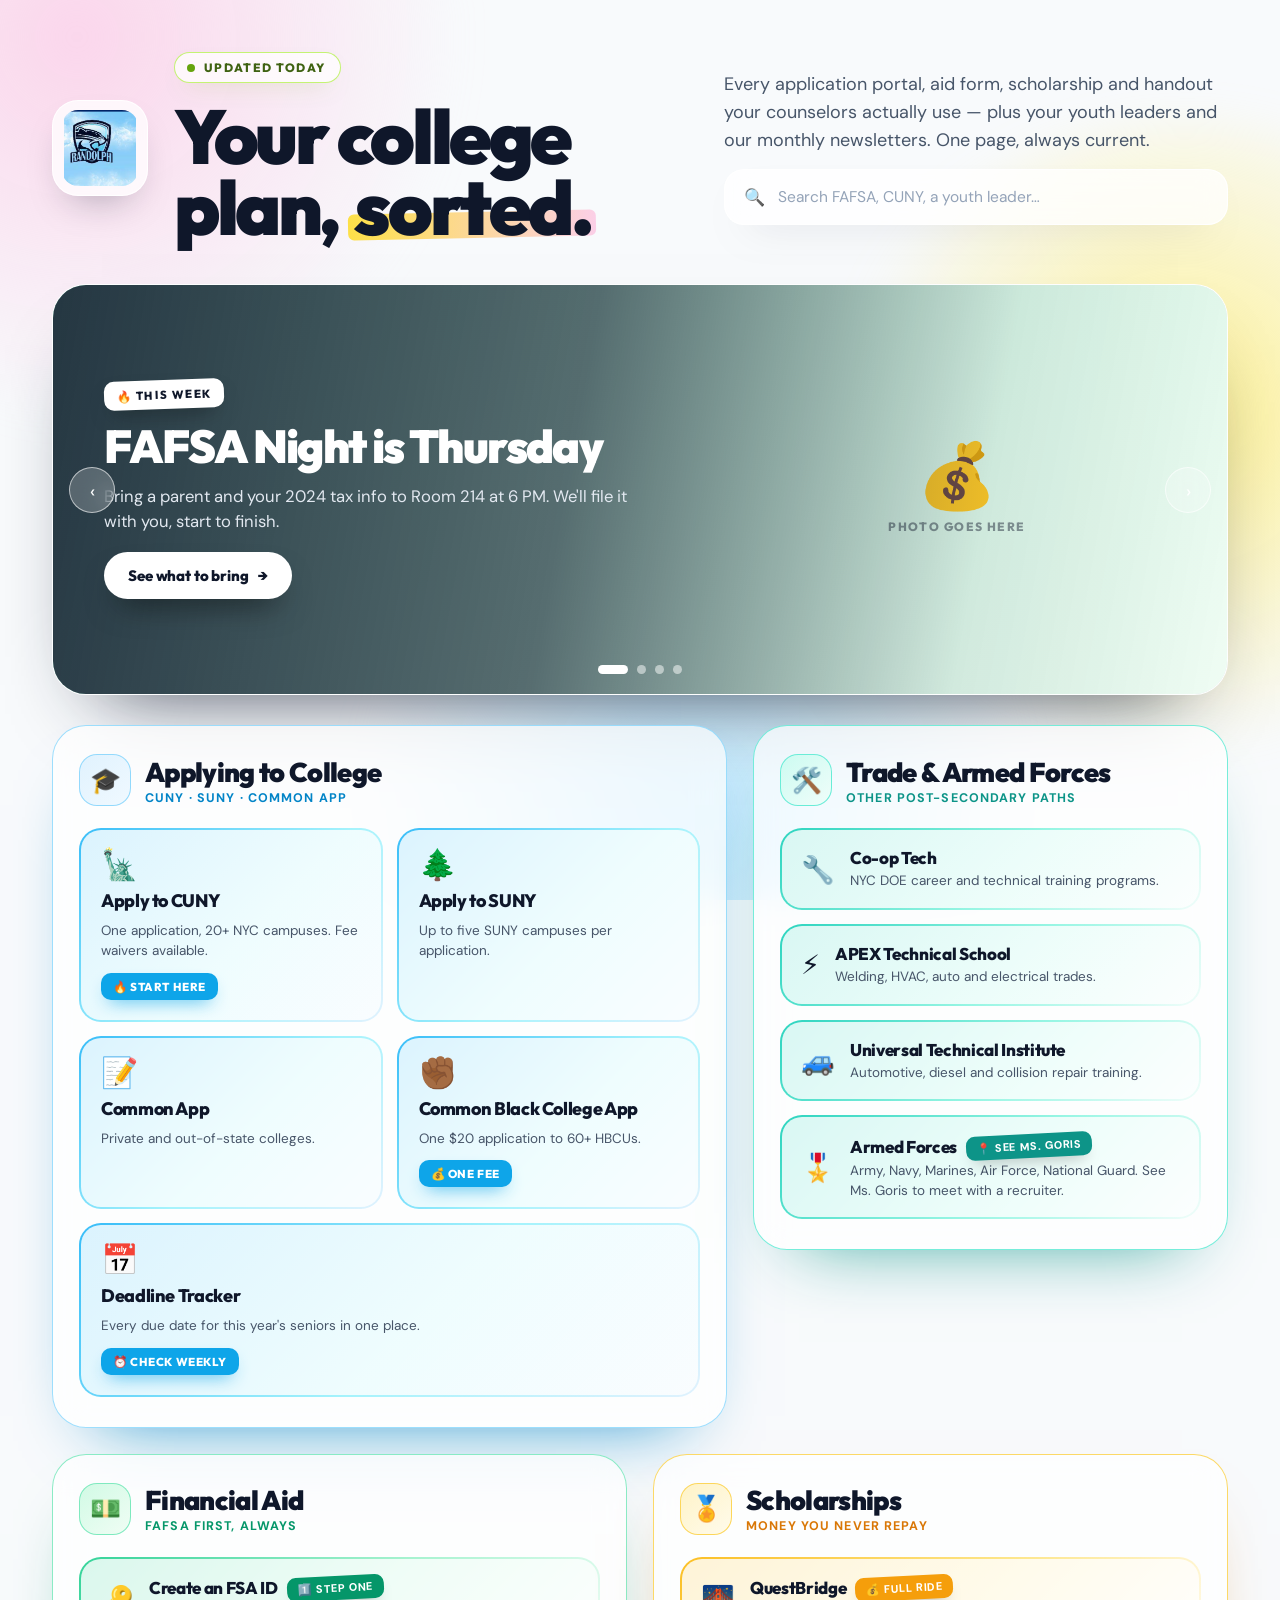
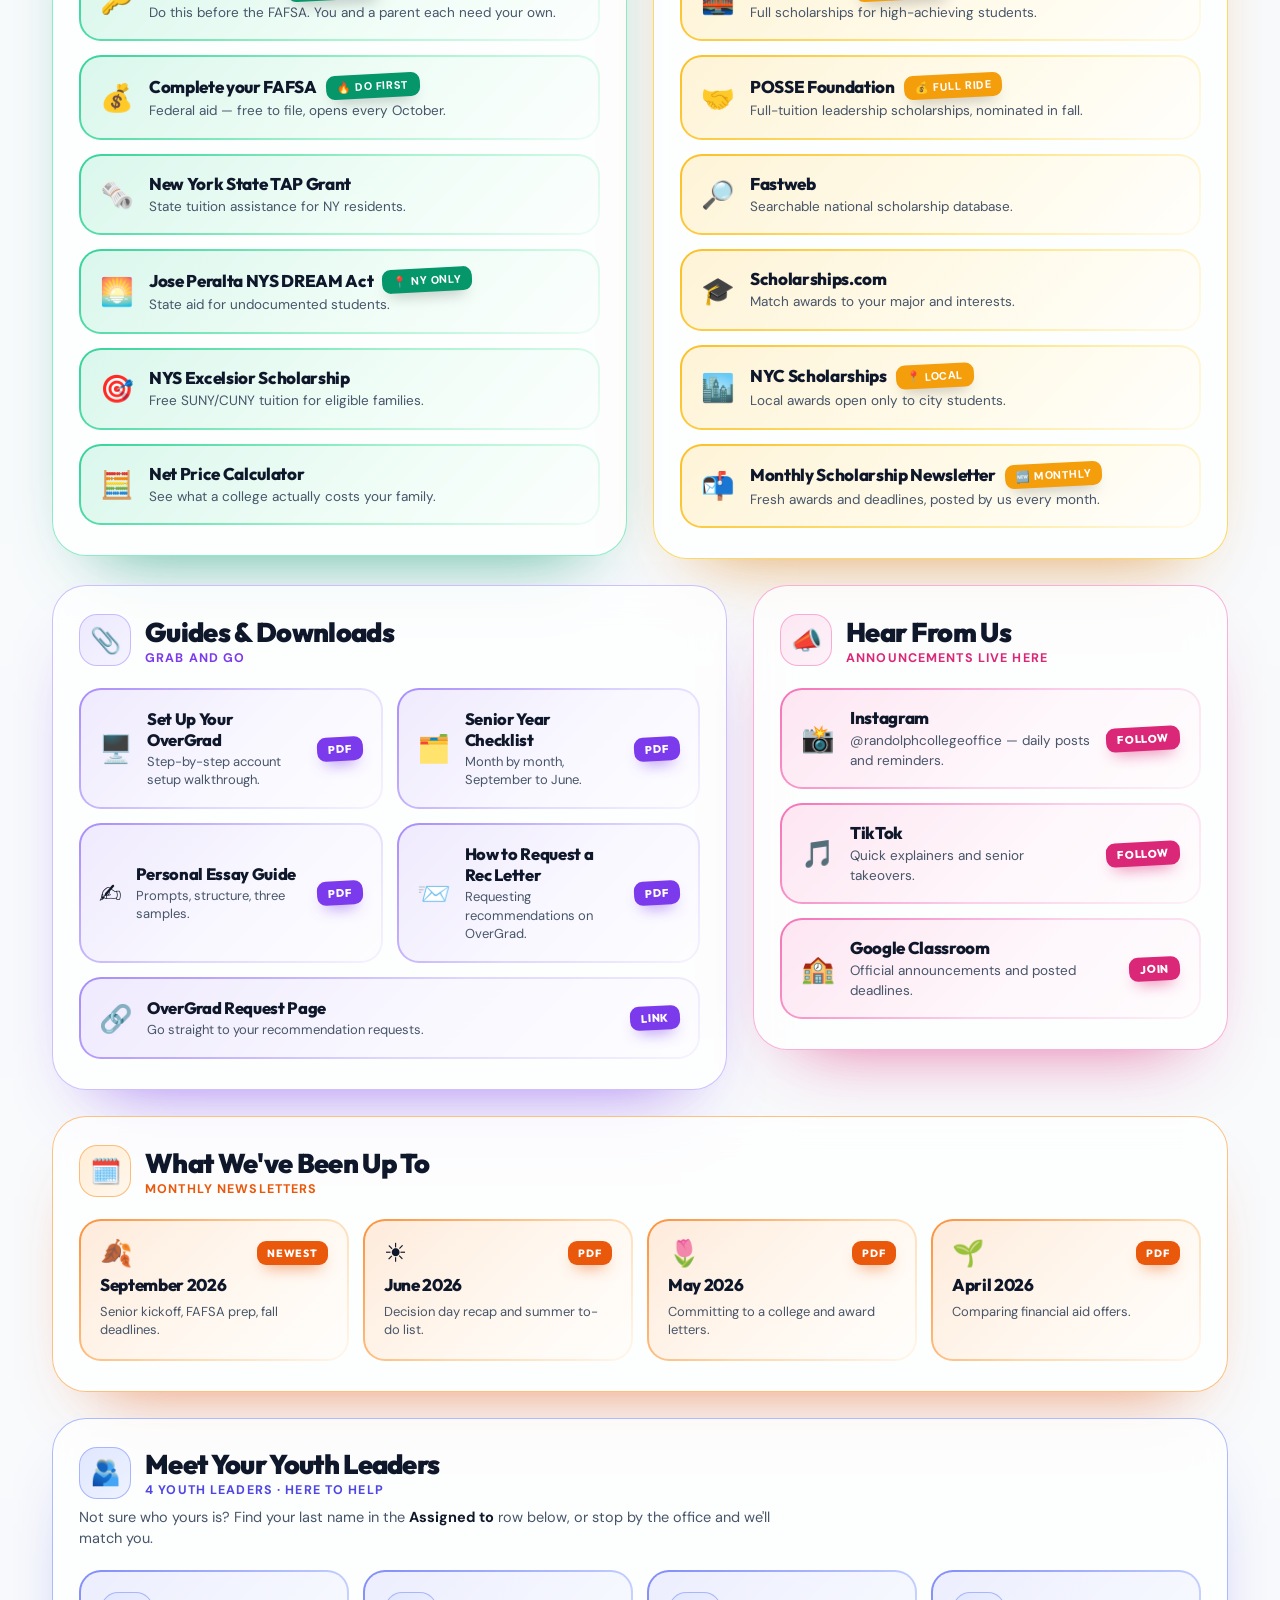
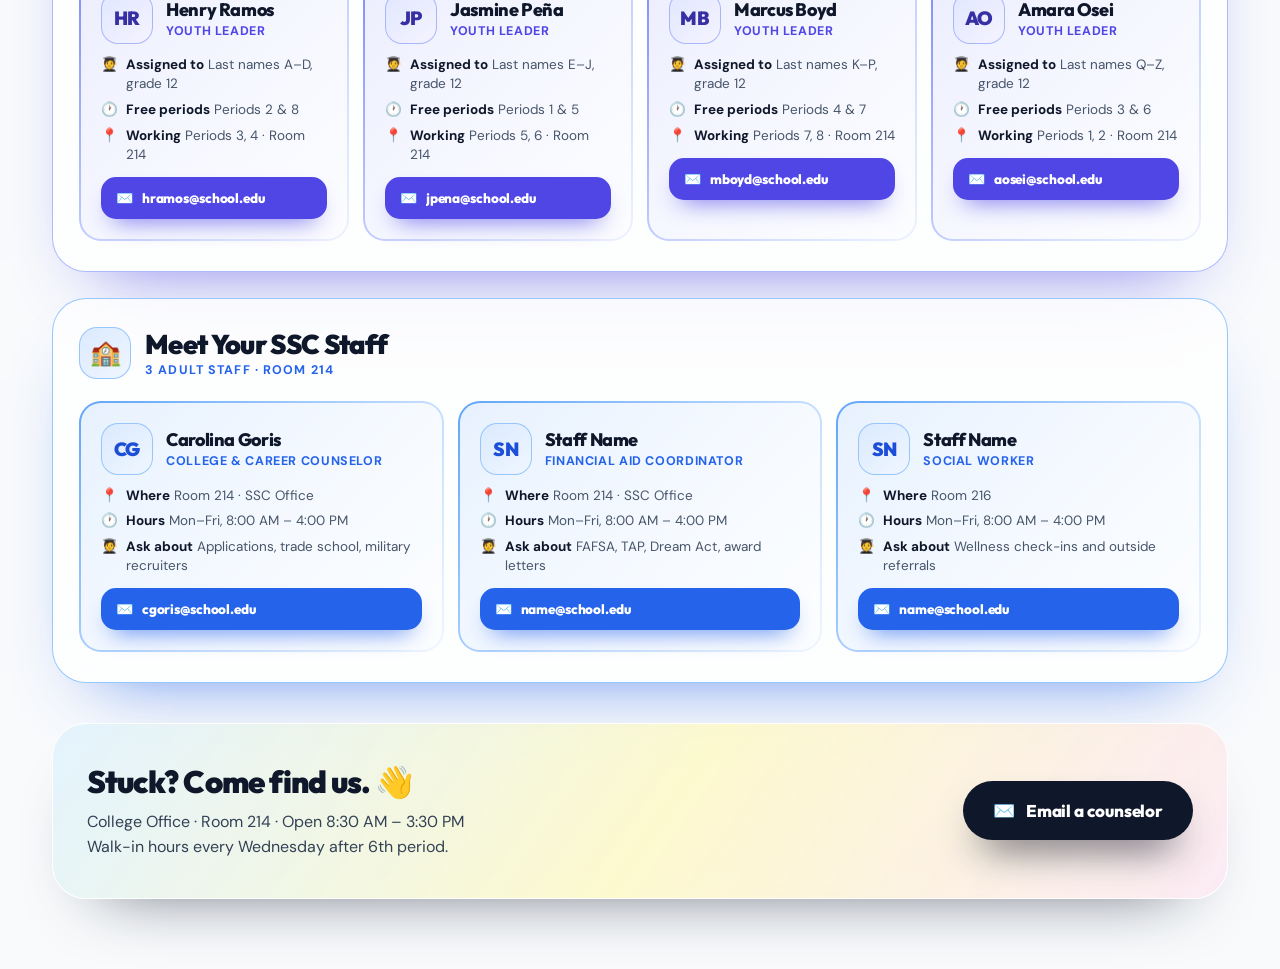
==== SSC/index.html @ 21544187 "Add College Office Hub — full standalone HTML rebuild Pixel-perfect recreation of the Claude Design " ====
<!DOCTYPE html>
<html lang="en">
<head>
<meta charset="utf-8">
<meta name="viewport" content="width=device-width, initial-scale=1">
<title>College Office Hub</title>
<link rel="preconnect" href="https://fonts.googleapis.com">
<link rel="preconnect" href="https://fonts.gstatic.com" crossorigin>
<link href="https://fonts.googleapis.com/css2?family=DM+Sans:wght@400;500;700&family=Outfit:wght@500;700;800;900&display=swap" rel="stylesheet">
<style>
  html, body { margin:0; padding:0; background:#f8fafc; -webkit-font-smoothing:antialiased; }
  * { box-sizing:border-box; }
  a { color:#0284c7; text-decoration:none; }
  input::placeholder { color:#94a3b8; }

  @keyframes blobA {
    0%,100% { transform:translate(0,0) rotate(0deg) scale(1); }
    33%      { transform:translate(60px,-40px) rotate(120deg) scale(1.12); }
    66%      { transform:translate(-40px,50px) rotate(240deg) scale(.94); }
  }
  @keyframes blobB {
    0%,100% { transform:translate(0,0) rotate(0deg) scale(1); }
    50%     { transform:translate(-70px,60px) rotate(180deg) scale(1.15); }
  }
  @keyframes blobC {
    0%,100% { transform:translate(0,0) rotate(0deg); }
    50%     { transform:translate(50px,70px) rotate(-140deg); }
  }
  @keyframes dotPulse {
    0%,100% { opacity:1; transform:scale(1); }
    50%     { opacity:.35; transform:scale(.75); }
  }
  @keyframes stickerWiggle {
    0%,100% { transform:rotate(-3deg); }
    50%     { transform:rotate(2.5deg); }
  }

  /* ── Card hover lifts ── */
  .card-lift { transition:transform .3s cubic-bezier(.34,1.56,.64,1), box-shadow .3s ease, background .3s ease; }
  .card-lift:hover { transform:translateY(-6px) scale(1.02); }
  .card-lift:active { transform:scale(.95); }

  .card-sky:hover  { box-shadow:0 26px 44px -26px rgba(2,132,199,.9); }
  .card-teal:hover { box-shadow:0 26px 44px -26px rgba(13,148,136,.85); }
  .card-green:hover{ box-shadow:0 26px 44px -26px rgba(5,150,105,.85); }
  .card-amber:hover{ box-shadow:0 26px 44px -26px rgba(217,119,6,.8); }
  .card-violet:hover{ box-shadow:0 26px 44px -26px rgba(124,58,237,.8); }
  .card-pink:hover  { box-shadow:0 26px 44px -26px rgba(219,39,119,.8); }
  .card-orange:hover{ box-shadow:0 26px 44px -26px rgba(234,88,12,.8); }
  .card-indigo:hover{ box-shadow:0 26px 44px -26px rgba(79,70,229,.8); }
  .card-blue:hover  { box-shadow:0 26px 44px -26px rgba(37,99,235,.8); }
  .card-plain:hover { box-shadow:0 26px 44px -26px rgba(79,70,229,.8); }

  .btn-lift { transition:transform .3s cubic-bezier(.34,1.56,.64,1), box-shadow .3s ease; }
  .btn-lift:hover  { transform:translateY(-6px) scale(1.02); }
  .btn-lift:active { transform:scale(.95); }

  .btn-lift-sm { transition:transform .3s cubic-bezier(.34,1.56,.64,1), background .3s ease; }
  .btn-lift-sm:hover  { transform:translateY(-3px); }
  .btn-lift-sm:active { transform:scale(.95); }

  .btn-indigo { background:#4f46e5; }
  .btn-indigo:hover { background:#4338ca; }
  .btn-blue   { background:#2563eb; }
  .btn-blue:hover   { background:#1d4ed8; }

  .btn-dark { transition:transform .3s cubic-bezier(.34,1.56,.64,1), box-shadow .3s ease; }
  .btn-dark:hover  { transform:translateY(-6px) scale(1.02); box-shadow:0 28px 46px -18px rgba(15,23,42,.95); }
  .btn-dark:active { transform:scale(.95); }

  .slide-btn { transition:background .25s ease, transform .25s ease; }
  .slide-btn:hover { background:rgba(255,255,255,.42) !important; }
  .slide-btn:active { transform:translateY(-50%) scale(.9) !important; }

  .dot-btn { transition:width .35s ease, background .35s ease; }

  .sticker { animation:stickerWiggle 5s ease-in-out infinite; }

  /* ── Search input focus ── */
  .search-wrap:focus-within { box-shadow:0 18px 40px -26px rgba(15,23,42,.7); }
</style>
</head>
<body>

<div style="position:relative;min-height:100vh;background:#f8fafc;font-family:'DM Sans',system-ui,sans-serif;color:#0f172a;overflow-x:hidden;">

  <!-- ── Animated blobs ── -->
  <div style="position:fixed;inset:0;pointer-events:none;overflow:hidden;z-index:0;">
    <div style="position:absolute;top:-180px;left:-140px;width:620px;height:620px;border-radius:48% 52% 61% 39% / 43% 45% 55% 57%;background:radial-gradient(circle at 35% 35%,rgba(251,207,232,.85) 0%,rgba(251,207,232,0) 68%);filter:blur(18px);animation:blobA 26s ease-in-out infinite;"></div>
    <div style="position:absolute;top:120px;right:-200px;width:660px;height:660px;border-radius:56% 44% 39% 61% / 52% 38% 62% 48%;background:radial-gradient(circle at 55% 45%,rgba(254,240,138,.9) 0%,rgba(254,240,138,0) 66%);filter:blur(20px);animation:blobB 32s ease-in-out infinite;"></div>
    <div style="position:absolute;bottom:-260px;left:26%;width:720px;height:720px;border-radius:42% 58% 55% 45% / 60% 45% 55% 40%;background:radial-gradient(circle at 50% 50%,rgba(186,230,253,.9) 0%,rgba(186,230,253,0) 66%);filter:blur(22px);animation:blobC 38s ease-in-out infinite;"></div>
  </div>

  <div style="position:relative;z-index:1;">

  <!-- ══════════ HERO ══════════ -->
  <header style="max-width:1240px;margin:0 auto;padding:52px 32px 18px;">
    <div style="display:flex;align-items:center;gap:26px;flex-wrap:wrap;">
      <img id="logo" src="" alt="Randolph High School" style="width:96px;height:96px;object-fit:contain;border-radius:26px;background:rgba(255,255,255,.75);backdrop-filter:blur(10px);padding:9px;border:1px solid rgba(255,255,255,.9);box-shadow:0 18px 40px -20px rgba(15,23,42,.4);flex:none;">
      <div style="flex:1 1 320px;min-width:280px;">
        <div style="display:flex;align-items:center;gap:9px;padding:7px 15px 7px 12px;border-radius:999px;background:rgba(255,255,255,.72);backdrop-filter:blur(10px);border:1px solid rgba(190,242,100,.9);width:max-content;box-shadow:0 10px 24px -14px rgba(101,163,13,.7);">
          <span style="width:8px;height:8px;border-radius:999px;background:#65a30d;animation:dotPulse 1.9s ease-in-out infinite;display:inline-block;"></span>
          <span style="font-family:'Outfit',sans-serif;font-size:12px;font-weight:800;letter-spacing:.11em;text-transform:uppercase;color:#3f6212;white-space:nowrap;">Updated today</span>
        </div>
        <h1 style="font-family:'Outfit',sans-serif;font-size:76px;line-height:.94;letter-spacing:-.045em;font-weight:900;margin:18px 0 0;color:#0f172a;text-wrap:balance;">
          Your college<br>plan, <span style="position:relative;display:inline-block;padding:0 6px;"><span style="position:absolute;left:0;right:0;bottom:6px;height:26px;background:linear-gradient(96deg,#fde047 0%,#fbcfe8 100%);border-radius:6px;transform:rotate(-1.2deg);z-index:-1;"></span>sorted.</span>
        </h1>
      </div>
      <div style="flex:1 1 300px;min-width:280px;display:flex;flex-direction:column;gap:14px;">
        <p style="margin:0;font-size:18px;line-height:1.55;color:#475569;text-wrap:pretty;">Every application portal, aid form, scholarship and handout your counselors actually use — plus your youth leaders and our monthly newsletters. One page, always current.</p>
        <div class="search-wrap" style="display:flex;align-items:center;gap:11px;padding:16px 19px;border-radius:20px;background:rgba(255,255,255,.78);backdrop-filter:blur(14px);border:1px solid rgba(255,255,255,.95);box-shadow:0 18px 40px -26px rgba(15,23,42,.55);transition:box-shadow .2s ease;">
          <span style="font-size:17px;">🔍</span>
          <input id="search" type="text" placeholder="Search FAFSA, CUNY, a youth leader…" style="flex:1;min-width:0;background:transparent;border:0;outline:none;color:#0f172a;font-family:'DM Sans',sans-serif;font-size:15.5px;">
        </div>
      </div>
    </div>
  </header>

  <!-- ══════════ ANNOUNCEMENT CAROUSEL ══════════ -->
  <section style="max-width:1240px;margin:0 auto;padding:22px 32px 0;">
    <div id="carousel-wrap" style="position:relative;border-radius:34px;overflow:hidden;border:1.5px solid rgba(255,255,255,.95);box-shadow:0 40px 80px -50px rgba(15,23,42,.9);background:#e2e8f0;">
      <div id="slides-container" style="position:relative;height:clamp(320px,32vw,420px);"></div>
      <div id="dots-container" style="position:absolute;bottom:20px;left:0;right:0;display:flex;justify-content:center;align-items:center;gap:9px;z-index:20;"></div>
    </div>
  </section>

  <!-- ══════════ BENTO GRID ══════════ -->
  <main id="bento" style="max-width:1240px;margin:0 auto;padding:30px 32px 40px;display:flex;flex-wrap:wrap;gap:26px;align-items:flex-start;"></main>

  <!-- ══════════ FOOTER ══════════ -->
  <footer style="max-width:1240px;margin:0 auto;padding:0 32px 70px;">
    <div style="border-radius:34px;padding:38px 34px;background:linear-gradient(125deg,rgba(224,242,254,.85) 0%,rgba(254,249,195,.8) 52%,rgba(252,231,243,.85) 100%);backdrop-filter:blur(14px);border:1.5px solid rgba(255,255,255,.95);display:flex;gap:30px;flex-wrap:wrap;align-items:center;justify-content:space-between;box-shadow:0 34px 70px -50px rgba(15,23,42,.8);">
      <div style="min-width:260px;">
        <h3 style="margin:0;font-family:'Outfit',sans-serif;font-size:31px;font-weight:900;letter-spacing:-.03em;color:#0f172a;">Stuck? Come find us. 👋</h3>
        <p style="margin:9px 0 0;font-size:16px;line-height:1.55;color:#334155;">College Office · Room 214 · Open 8:30 AM – 3:30 PM<br>Walk-in hours every Wednesday after 6th period.</p>
      </div>
      <a href="mailto:collegeoffice@school.edu" class="btn-dark" style="display:flex;align-items:center;gap:11px;padding:18px 30px;border-radius:999px;background:#0f172a;color:#ffffff;font-family:'Outfit',sans-serif;font-size:17px;font-weight:800;letter-spacing:-.01em;box-shadow:0 22px 40px -18px rgba(15,23,42,.9);">
        <span style="font-size:18px;">✉️</span>Email a counselor
      </a>
    </div>
  </footer>

  </div>
</div>

<script>
/* ═══════════════════════════════════════════════════════════════════
   DATA — edit this section to customise links, slides & people
   ═══════════════════════════════════════════════════════════════════ */

const HUB_LINKS = {
  applying: [
    { emoji:"🗽", label:"Apply to CUNY",            sub:"One application, 20+ NYC campuses. Fee waivers available.",         url:"https://www.cuny.edu/admissions/undergraduate/apply/",                                                                                                                                   tag:"🔥 Start here" },
    { emoji:"🌲", label:"Apply to SUNY",            sub:"Up to five SUNY campuses per application.",                          url:"https://www.suny.edu/attend/apply-to-suny/",                                                                                                                                              tag:"" },
    { emoji:"📝", label:"Common App",               sub:"Private and out-of-state colleges.",                                  url:"https://www.commonapp.org/",                                                                                                                                                             tag:"" },
    { emoji:"✊🏾",label:"Common Black College App", sub:"One $20 application to 60+ HBCUs.",                                  url:"https://commonblackcollegeapp.com/",                                                                                                                                                      tag:"💰 One fee" },
    { emoji:"📅", label:"Deadline Tracker",         sub:"Every due date for this year's seniors in one place.",               url:"https://bigfuture.collegeboard.org/plan-for-college/college-application-process",                                                                                                         tag:"⏰ Check weekly" }
  ],
  pathways: [
    { emoji:"🔧", label:"Co-op Tech",               sub:"NYC DOE career and technical training programs.",                    url:"https://www.coopnyc.org/",                                                                                                                                                               tag:"" },
    { emoji:"⚡", label:"APEX Technical School",    sub:"Welding, HVAC, auto and electrical trades.",                         url:"https://www.apexschool.edu/",                                                                                                                                                            tag:"" },
    { emoji:"🚙", label:"Universal Technical Institute", sub:"Automotive, diesel and collision repair training.",             url:"https://www.uti.edu/",                                                                                                                                                                   tag:"" },
    { emoji:"🎖️",label:"Armed Forces",             sub:"Army, Navy, Marines, Air Force, National Guard. See Ms. Goris to meet with a recruiter.", url:"https://www.todaysmilitary.com/",                                                                                                                                tag:"📍 See Ms. Goris" }
  ],
  financialAid: [
    { emoji:"🔑", label:"Create an FSA ID",         sub:"Do this before the FAFSA. You and a parent each need your own.",    url:"https://studentaid.gov/fsa-id/create-account/launch",                                                                                                                                    tag:"1️⃣ Step one" },
    { emoji:"💰", label:"Complete your FAFSA",      sub:"Federal aid — free to file, opens every October.",                  url:"https://studentaid.gov/h/apply-for-aid/fafsa",                                                                                                                                           tag:"🔥 Do first" },
    { emoji:"🗞️",label:"New York State TAP Grant", sub:"State tuition assistance for NY residents.",                         url:"https://www.hesc.ny.gov/pay-for-college/apply-for-financial-aid/nys-tap.html",                                                                                                           tag:"" },
    { emoji:"🌅", label:"Jose Peralta NYS DREAM Act",sub:"State aid for undocumented students.",                              url:"https://www.hesc.ny.gov/dream/",                                                                                                                                                         tag:"📍 NY only" },
    { emoji:"🎯", label:"NYS Excelsior Scholarship",sub:"Free SUNY/CUNY tuition for eligible families.",                      url:"https://www.hesc.ny.gov/pay-for-college/financial-aid/types-of-financial-aid/nys-grants-scholarships-awards/the-excelsior-scholarship.html",                                            tag:"" },
    { emoji:"🧮", label:"Net Price Calculator",     sub:"See what a college actually costs your family.",                     url:"https://collegecost.ed.gov/net-price",                                                                                                                                                   tag:"" }
  ],
  scholarships: [
    { emoji:"🌉", label:"QuestBridge",              sub:"Full scholarships for high-achieving students.",                     url:"https://www.questbridge.org/",                                                                                                                                                           tag:"💰 Full ride" },
    { emoji:"🤝", label:"POSSE Foundation",         sub:"Full-tuition leadership scholarships, nominated in fall.",           url:"https://www.possefoundation.org/",                                                                                                                                                       tag:"💰 Full ride" },
    { emoji:"🔎", label:"Fastweb",                  sub:"Searchable national scholarship database.",                           url:"https://www.fastweb.com/",                                                                                                                                                               tag:"" },
    { emoji:"🎓", label:"Scholarships.com",         sub:"Match awards to your major and interests.",                          url:"https://www.scholarships.com/",                                                                                                                                                          tag:"" },
    { emoji:"🏙️",label:"NYC Scholarships",         sub:"Local awards open only to city students.",                           url:"https://www.schools.nyc.gov/school-life/college-and-career/college-planning/paying-for-college",                                                                                        tag:"📍 Local" },
    { emoji:"📬", label:"Monthly Scholarship Newsletter", sub:"Fresh awards and deadlines, posted by us every month.",        url:"#",                                                                                                                                                                                      tag:"🆕 Monthly" }
  ],
  guides: [
    { emoji:"🖥️",label:"Set Up Your OverGrad",    sub:"Step-by-step account setup walkthrough.",                             url:"#",  tag:"PDF" },
    { emoji:"🗂️",label:"Senior Year Checklist",   sub:"Month by month, September to June.",                                  url:"#",  tag:"PDF" },
    { emoji:"✍️", label:"Personal Essay Guide",    sub:"Prompts, structure, three samples.",                                  url:"#",  tag:"PDF" },
    { emoji:"📨", label:"How to Request a Rec Letter", sub:"Requesting recommendations on OverGrad.",                        url:"#",  tag:"PDF" },
    { emoji:"🔗", label:"OverGrad Request Page",   sub:"Go straight to your recommendation requests.",                        url:"https://www.overgrad.com/", tag:"Link" }
  ],
  social: [
    { emoji:"📸", label:"Instagram",               sub:"@randolphcollegeoffice — daily posts and reminders.",                 url:"#",  tag:"Follow" },
    { emoji:"🎵", label:"TikTok",                  sub:"Quick explainers and senior takeovers.",                              url:"#",  tag:"Follow" },
    { emoji:"🏫", label:"Google Classroom",        sub:"Official announcements and posted deadlines.",                        url:"#",  tag:"Join" }
  ]
};

const NEWSLETTERS = [
  { emoji:"🍂", label:"September 2026", sub:"Senior kickoff, FAFSA prep, fall deadlines.",  url:"#", tag:"Newest" },
  { emoji:"☀️", label:"June 2026",      sub:"Decision day recap and summer to-do list.",     url:"#", tag:"PDF" },
  { emoji:"🌷", label:"May 2026",       sub:"Committing to a college and award letters.",     url:"#", tag:"PDF" },
  { emoji:"🌱", label:"April 2026",     sub:"Comparing financial aid offers.",                url:"#", tag:"PDF" }
];

const SLIDESHOW = [
  { tag:"🔥 This week", headline:"FAFSA Night is Thursday",        sub:"Bring a parent and your 2024 tax info to Room 214 at 6 PM. We'll file it with you, start to finish.", cta:"See what to bring",           url:"#", image:"", emoji:"💰", theme:"mint"   },
  { tag:"📣 Now open",  headline:"CUNY applications are live",     sub:"Fee waivers are available for every senior. Start the application and we'll review it with you before you submit.", cta:"Start your CUNY app", url:"https://www.cuny.edu/admissions/undergraduate/apply/", image:"", emoji:"🗽", theme:"sky" },
  { tag:"🎉 Congrats",  headline:"12 seniors accepted early",      sub:"Our first early-action results are in. Come see the acceptance wall outside Room 214.",                cta:"Read the September newsletter", url:"#", image:"", emoji:"🎓", theme:"amber"  },
  { tag:"🫂 Meet us",   headline:"Your youth leader is waiting",   sub:"Eighteen youth leaders, free periods posted below. Find yours and book a check-in this week.",        cta:"Find your youth leader",       url:"#", image:"", emoji:"🤝", theme:"violet" }
];

const YOUTH_LEADERS = [
  { name:"Henry Ramos",  role:"Youth Leader", assigned:"Last names A–D, grade 12", free:"Periods 2 & 8", work:"Periods 3, 4 · Room 214", email:"hramos@school.edu" },
  { name:"Jasmine Peña", role:"Youth Leader", assigned:"Last names E–J, grade 12", free:"Periods 1 & 5", work:"Periods 5, 6 · Room 214", email:"jpena@school.edu" },
  { name:"Marcus Boyd",  role:"Youth Leader", assigned:"Last names K–P, grade 12", free:"Periods 4 & 7", work:"Periods 7, 8 · Room 214", email:"mboyd@school.edu" },
  { name:"Amara Osei",   role:"Youth Leader", assigned:"Last names Q–Z, grade 12", free:"Periods 3 & 6", work:"Periods 1, 2 · Room 214", email:"aosei@school.edu" }
];

const SSC_STAFF = [
  { name:"Carolina Goris", role:"College & Career Counselor",  room:"Room 214 · SSC Office", hours:"Mon–Fri, 8:00 AM – 4:00 PM", about:"Applications, trade school, military recruiters", email:"cgoris@school.edu" },
  { name:"Staff Name",     role:"Financial Aid Coordinator",   room:"Room 214 · SSC Office", hours:"Mon–Fri, 8:00 AM – 4:00 PM", about:"FAFSA, TAP, Dream Act, award letters",            email:"name@school.edu" },
  { name:"Staff Name",     role:"Social Worker",               room:"Room 216",               hours:"Mon–Fri, 8:00 AM – 4:00 PM", about:"Wellness check-ins and outside referrals",         email:"name@school.edu" }
];

/* ═══════════════════════════════════════════════════════════════════
   RUNTIME — no need to edit below this line
   ═══════════════════════════════════════════════════════════════════ */

const SLIDE_THEMES = {
  sky:    "linear-gradient(115deg,#bae6fd 0%,#e0f2fe 55%,#f0f9ff 100%)",
  pink:   "linear-gradient(115deg,#fbcfe8 0%,#fce7f3 55%,#fdf2f8 100%)",
  amber:  "linear-gradient(115deg,#fde68a 0%,#fef3c7 55%,#fffbeb 100%)",
  mint:   "linear-gradient(115deg,#a7f3d0 0%,#d1fae5 55%,#f0fdf4 100%)",
  violet: "linear-gradient(115deg,#ddd6fe 0%,#ede9fe 55%,#f5f3ff 100%)"
};

const h = (s) => s.replace(/&/g,'&amp;').replace(/</g,'&lt;').replace(/>/g,'&gt;').replace(/"/g,'&quot;');

function initials(name) {
  return name.split(/\s+/).filter(Boolean).slice(0,2).map(w=>w[0].toUpperCase()).join('');
}

let slideState = { current: 0, paused: false };
let slideTimer = null;

function goTo(i) {
  const n = SLIDESHOW.length;
  slideState.current = ((i % n) + n) % n;
  renderSlides();
}

function startTimer() {
  slideTimer = setInterval(() => {
    if (!slideState.paused && SLIDESHOW.length > 1) {
      goTo(slideState.current + 1);
    }
  }, 7000);
}

function renderSlides() {
  const active = slideState.current;
  const container = document.getElementById('slides-container');
  const dotsEl = document.getElementById('dots-container');

  container.innerHTML = SLIDESHOW.map((s, i) => {
    const gradient = SLIDE_THEMES[s.theme] || SLIDE_THEMES.sky;
    const imageCss = s.image ? `url("${h(s.image)}")` : 'none';
    const placeholderPanel = !s.image ? `
      <div style="position:absolute;top:0;right:0;bottom:0;width:46%;display:grid;place-items:center;">
        <div style="display:flex;flex-direction:column;align-items:center;gap:10px;padding:24px;text-align:center;">
          <span style="font-size:64px;line-height:1;">${s.emoji}</span>
          <span style="font-family:'Outfit',sans-serif;font-size:12px;font-weight:800;letter-spacing:.12em;text-transform:uppercase;color:rgba(15,23,42,.45);">Photo goes here</span>
        </div>
      </div>` : '';
    return `
      <div style="position:absolute;inset:0;opacity:${i===active?1:0};z-index:${i===active?10:1};transition:opacity .8s ease;">
        <div style="position:absolute;inset:0;background:${gradient};"></div>
        <div role="img" aria-label="${h(s.headline)}" style="position:absolute;inset:0;background-image:${imageCss};background-size:cover;background-position:center;"></div>
        ${placeholderPanel}
        <div style="position:absolute;inset:0;background:linear-gradient(100deg,rgba(15,23,42,.86) 0%,rgba(15,23,42,.62) 44%,rgba(15,23,42,.08) 78%,rgba(15,23,42,0) 100%);"></div>
        <div style="position:absolute;inset:0;display:flex;flex-direction:column;justify-content:center;gap:14px;padding:clamp(28px,4vw,52px);max-width:min(660px,72%);">
          <span style="display:inline-block;width:max-content;font-family:'Outfit',sans-serif;font-size:11.5px;font-weight:800;letter-spacing:.12em;text-transform:uppercase;padding:7px 13px;border-radius:10px;background:#ffffff;color:#0f172a;box-shadow:0 10px 22px -10px rgba(0,0,0,.6);transform:rotate(-2deg);">${h(s.tag)}</span>
          <h2 style="margin:0;font-family:'Outfit',sans-serif;font-size:clamp(30px,3.6vw,50px);line-height:1.02;letter-spacing:-.035em;font-weight:900;color:#ffffff;text-wrap:balance;">${h(s.headline)}</h2>
          <p style="margin:0;font-size:clamp(15px,1.3vw,18px);line-height:1.5;color:#e2e8f0;max-width:52ch;text-wrap:pretty;">${h(s.sub)}</p>
          <a href="${h(s.url)}" target="_blank" rel="noopener" class="btn-lift" style="display:flex;align-items:center;gap:9px;width:max-content;margin-top:4px;padding:14px 24px;border-radius:999px;background:#ffffff;color:#0f172a;font-family:'Outfit',sans-serif;font-size:15px;font-weight:800;letter-spacing:-.01em;box-shadow:0 16px 32px -14px rgba(0,0,0,.7);">${h(s.cta)}<span style="font-size:15px;">→</span></a>
        </div>
      </div>`;
  }).join('');

  // Prev / Next buttons (inserted once; reuse if already there)
  if (!container.querySelector('.slide-nav-prev')) {
    const prev = document.createElement('button');
    prev.className = 'slide-btn slide-nav-prev';
    prev.setAttribute('aria-label','Previous announcement');
    prev.style.cssText = 'position:absolute;left:16px;top:50%;transform:translateY(-50%);width:46px;height:46px;border-radius:999px;border:1px solid rgba(255,255,255,.6);background:rgba(255,255,255,.22);backdrop-filter:blur(10px);color:#ffffff;font-size:19px;font-family:Outfit,sans-serif;cursor:pointer;display:grid;place-items:center;z-index:20;';
    prev.innerHTML = '‹';
    prev.onclick = () => goTo(slideState.current - 1);
    container.appendChild(prev);

    const next = document.createElement('button');
    next.className = 'slide-btn slide-nav-next';
    next.setAttribute('aria-label','Next announcement');
    next.style.cssText = 'position:absolute;right:16px;top:50%;transform:translateY(-50%);width:46px;height:46px;border-radius:999px;border:1px solid rgba(255,255,255,.6);background:rgba(255,255,255,.22);backdrop-filter:blur(10px);color:#ffffff;font-size:19px;font-family:Outfit,sans-serif;cursor:pointer;display:grid;place-items:center;z-index:20;';
    next.innerHTML = '›';
    next.onclick = () => goTo(slideState.current + 1);
    container.appendChild(next);
  }

  // Dots
  dotsEl.innerHTML = SLIDESHOW.map((s, i) => `
    <button class="dot-btn" aria-label="Show announcement ${i+1}" data-i="${i}"
      style="width:${i===active?'30px':'9px'};height:9px;border-radius:999px;border:0;padding:0;cursor:pointer;background:${i===active?'#ffffff':'rgba(255,255,255,.5)'};"></button>
  `).join('');
  dotsEl.querySelectorAll('.dot-btn').forEach(btn => {
    btn.addEventListener('click', () => goTo(+btn.dataset.i));
  });
}

/* ── Filtering ── */
function prep(rows, q) {
  return rows.filter(r => !q || (r.label+' '+r.sub+' '+(r.tag||'')).toLowerCase().includes(q));
}
function filterPeople(rows, q) {
  return rows.filter(r => !q || Object.values(r).join(' ').toLowerCase().includes(q));
}

/* ── HTML builders ── */
function cardApply(l) {
  return `<a href="${h(l.url)}" target="_blank" rel="noopener" class="card-lift card-sky"
    style="flex:1 1 235px;min-width:0;display:flex;flex-direction:column;gap:9px;padding:20px;border-radius:22px;border:2px solid transparent;
      background:linear-gradient(rgba(255,255,255,.82),rgba(255,255,255,.82)) padding-box,linear-gradient(135deg,#38bdf8 0%,#a5f3fc 55%,#e0f2fe 100%) border-box;
      backdrop-filter:blur(12px);color:#0f172a;">
    <span style="font-size:30px;line-height:1;">${l.emoji}</span>
    <span style="font-family:'Outfit',sans-serif;font-size:18px;font-weight:800;letter-spacing:-.02em;">${h(l.label)}</span>
    <span style="font-size:13.5px;line-height:1.45;color:#475569;">${h(l.sub)}</span>
    ${l.tag ? `<span class="sticker" style="display:inline-block;white-space:nowrap;margin-top:3px;width:max-content;font-family:'Outfit',sans-serif;font-size:11.5px;font-weight:800;letter-spacing:.05em;text-transform:uppercase;padding:6px 12px;border-radius:10px;background:#0ea5e9;color:#ffffff;box-shadow:0 8px 18px -8px rgba(14,165,233,.9);">${h(l.tag)}</span>` : ''}
  </a>`;
}

function rowLink(l, border, hoverBg, tagBg) {
  return `<a href="${h(l.url)}" target="_blank" rel="noopener" class="card-lift ${border}"
    style="display:flex;align-items:center;gap:15px;padding:17px 19px;border-radius:22px;border:2px solid transparent;
      background:${hoverBg};backdrop-filter:blur(12px);color:#0f172a;">
    <span style="font-size:27px;line-height:1;flex:none;">${l.emoji}</span>
    <span style="display:flex;flex-direction:column;gap:3px;min-width:0;">
      <span style="display:flex;align-items:center;gap:9px;flex-wrap:wrap;">
        <span style="font-family:'Outfit',sans-serif;font-size:17px;font-weight:800;letter-spacing:-.02em;">${h(l.label)}</span>
        ${l.tag ? `<span style="display:inline-block;font-size:11px;font-weight:800;letter-spacing:.05em;text-transform:uppercase;padding:5px 11px;border-radius:9px;background:${tagBg};color:#ffffff;white-space:nowrap;box-shadow:0 8px 16px -8px rgba(0,0,0,.4);transform:rotate(-3deg);">${h(l.tag)}</span>` : ''}
      </span>
      <span style="font-size:13.5px;line-height:1.45;color:#475569;">${h(l.sub)}</span>
    </span>
  </a>`;
}

function cardGuide(l) {
  return `<a href="${h(l.url)}" target="_blank" rel="noopener" class="card-lift card-violet"
    style="flex:1 1 235px;min-width:0;display:flex;align-items:center;gap:14px;padding:18px;border-radius:22px;border:2px solid transparent;
      background:linear-gradient(rgba(255,255,255,.82),rgba(255,255,255,.82)) padding-box,linear-gradient(135deg,#a78bfa 0%,#ddd6fe 55%,#f5f3ff 100%) border-box;
      backdrop-filter:blur(12px);color:#0f172a;">
    <span style="font-size:27px;line-height:1;flex:none;">${l.emoji}</span>
    <span style="display:flex;flex-direction:column;gap:3px;min-width:0;">
      <span style="font-family:'Outfit',sans-serif;font-size:16.5px;font-weight:800;letter-spacing:-.02em;">${h(l.label)}</span>
      <span style="font-size:13px;line-height:1.4;color:#475569;">${h(l.sub)}</span>
    </span>
    <span style="display:inline-block;margin-left:auto;font-family:'Outfit',sans-serif;font-size:11px;font-weight:800;letter-spacing:.06em;text-transform:uppercase;padding:5px 11px;border-radius:9px;background:#7c3aed;color:#ffffff;white-space:nowrap;flex:none;transform:rotate(-3deg);box-shadow:0 8px 16px -8px rgba(124,58,237,.9);">${h(l.tag)}</span>
  </a>`;
}

function rowSocial(l) {
  const tag = l.tag ? `<span style="display:inline-block;margin-left:auto;font-family:'Outfit',sans-serif;font-size:11px;font-weight:800;letter-spacing:.06em;text-transform:uppercase;padding:5px 11px;border-radius:9px;background:#db2777;color:#ffffff;white-space:nowrap;flex:none;transform:rotate(-3deg);box-shadow:0 8px 16px -8px rgba(219,39,119,.9);">${h(l.tag)}</span>` : '';
  return `<a href="${h(l.url)}" target="_blank" rel="noopener" class="card-lift card-pink"
    style="display:flex;align-items:center;gap:15px;padding:17px 19px;border-radius:22px;border:2px solid transparent;
      background:linear-gradient(rgba(255,255,255,.82),rgba(255,255,255,.82)) padding-box,linear-gradient(135deg,#f472b6 0%,#fbcfe8 55%,#fdf2f8 100%) border-box;
      backdrop-filter:blur(12px);color:#0f172a;">
    <span style="font-size:27px;line-height:1;flex:none;">${l.emoji}</span>
    <span style="display:flex;flex-direction:column;gap:3px;min-width:0;">
      <span style="font-family:'Outfit',sans-serif;font-size:17px;font-weight:800;letter-spacing:-.02em;">${h(l.label)}</span>
      <span style="font-size:13.5px;line-height:1.45;color:#475569;">${h(l.sub)}</span>
    </span>
    ${tag}
  </a>`;
}

function cardNewsletter(n) {
  return `<a href="${h(n.url)}" target="_blank" rel="noopener" class="card-lift card-orange"
    style="flex:1 1 210px;min-width:0;display:flex;flex-direction:column;gap:8px;padding:19px;border-radius:22px;border:2px solid transparent;
      background:linear-gradient(rgba(255,255,255,.82),rgba(255,255,255,.82)) padding-box,linear-gradient(135deg,#fb923c 0%,#fed7aa 55%,#fff7ed 100%) border-box;
      backdrop-filter:blur(12px);color:#0f172a;">
    <span style="display:flex;align-items:center;justify-content:space-between;gap:10px;">
      <span style="font-size:26px;line-height:1;">${n.emoji}</span>
      <span style="display:inline-block;font-family:'Outfit',sans-serif;font-size:10.5px;font-weight:800;letter-spacing:.08em;text-transform:uppercase;padding:5px 10px;border-radius:9px;background:#ea580c;color:#ffffff;white-space:nowrap;box-shadow:0 8px 16px -8px rgba(234,88,12,.9);">${h(n.tag)}</span>
    </span>
    <span style="font-family:'Outfit',sans-serif;font-size:17px;font-weight:800;letter-spacing:-.02em;">${h(n.label)}</span>
    <span style="font-size:13px;line-height:1.4;color:#475569;">${h(n.sub)}</span>
  </a>`;
}

function cardYouthLeader(p) {
  const ini = initials(p.name);
  return `<div class="card-lift card-indigo"
    style="flex:1 1 250px;min-width:0;display:flex;flex-direction:column;gap:12px;padding:20px;border-radius:22px;border:2px solid transparent;
      background:linear-gradient(rgba(255,255,255,.85),rgba(255,255,255,.85)) padding-box,linear-gradient(135deg,#818cf8 0%,#c7d2fe 55%,#eef2ff 100%) border-box;
      backdrop-filter:blur(12px);">
    <div style="display:flex;align-items:center;gap:13px;">
      <span style="width:52px;height:52px;border-radius:17px;display:grid;place-items:center;font-family:'Outfit',sans-serif;font-size:19px;font-weight:900;letter-spacing:-.02em;color:#3730a3;background:linear-gradient(140deg,#e0e7ff,#f5f3ff);border:1px solid rgba(165,180,252,.95);flex:none;">${ini}</span>
      <span style="display:flex;flex-direction:column;gap:2px;min-width:0;">
        <span style="font-family:'Outfit',sans-serif;font-size:18px;font-weight:800;letter-spacing:-.02em;color:#0f172a;">${h(p.name)}</span>
        <span style="font-size:12.5px;font-weight:700;color:#4f46e5;letter-spacing:.05em;text-transform:uppercase;">${h(p.role)}</span>
      </span>
    </div>
    <div style="display:flex;flex-direction:column;gap:7px;">
      <span style="display:flex;gap:8px;font-size:13.5px;line-height:1.4;color:#475569;"><span style="flex:none;">🧑‍🎓</span><span style="min-width:0;"><strong style="font-weight:700;color:#0f172a;">Assigned to</strong> ${h(p.assigned)}</span></span>
      <span style="display:flex;gap:8px;font-size:13.5px;line-height:1.4;color:#475569;"><span style="flex:none;">🕐</span><span style="min-width:0;"><strong style="font-weight:700;color:#0f172a;">Free periods</strong> ${h(p.free)}</span></span>
      <span style="display:flex;gap:8px;font-size:13.5px;line-height:1.4;color:#475569;"><span style="flex:none;">📍</span><span style="min-width:0;"><strong style="font-weight:700;color:#0f172a;">Working</strong> ${h(p.work)}</span></span>
    </div>
    <a href="mailto:${h(p.email)}" class="btn-lift-sm btn-indigo" style="display:flex;align-items:center;gap:9px;padding:12px 15px;border-radius:15px;color:#ffffff;font-family:'Outfit',sans-serif;font-size:13.5px;font-weight:800;letter-spacing:-.01em;box-shadow:0 12px 24px -12px rgba(79,70,229,.9);overflow:hidden;">
      <span style="font-size:14px;flex:none;">✉️</span><span style="overflow:hidden;text-overflow:ellipsis;white-space:nowrap;">${h(p.email)}</span>
    </a>
  </div>`;
}

function cardStaff(p) {
  const ini = initials(p.name);
  return `<div class="card-lift card-blue"
    style="flex:1 1 300px;min-width:0;display:flex;flex-direction:column;gap:12px;padding:20px;border-radius:22px;border:2px solid transparent;
      background:linear-gradient(rgba(255,255,255,.85),rgba(255,255,255,.85)) padding-box,linear-gradient(135deg,#60a5fa 0%,#bfdbfe 55%,#eff6ff 100%) border-box;
      backdrop-filter:blur(12px);">
    <div style="display:flex;align-items:center;gap:13px;">
      <span style="width:52px;height:52px;border-radius:17px;display:grid;place-items:center;font-family:'Outfit',sans-serif;font-size:19px;font-weight:900;letter-spacing:-.02em;color:#1d4ed8;background:linear-gradient(140deg,#dbeafe,#eff6ff);border:1px solid rgba(147,197,253,.95);flex:none;">${ini}</span>
      <span style="display:flex;flex-direction:column;gap:2px;min-width:0;">
        <span style="font-family:'Outfit',sans-serif;font-size:18px;font-weight:800;letter-spacing:-.02em;color:#0f172a;">${h(p.name)}</span>
        <span style="font-size:12.5px;font-weight:700;color:#2563eb;letter-spacing:.05em;text-transform:uppercase;">${h(p.role)}</span>
      </span>
    </div>
    <div style="display:flex;flex-direction:column;gap:7px;">
      <span style="display:flex;gap:8px;font-size:13.5px;line-height:1.4;color:#475569;"><span style="flex:none;">📍</span><span style="min-width:0;"><strong style="font-weight:700;color:#0f172a;">Where</strong> ${h(p.room)}</span></span>
      <span style="display:flex;gap:8px;font-size:13.5px;line-height:1.4;color:#475569;"><span style="flex:none;">🕐</span><span style="min-width:0;"><strong style="font-weight:700;color:#0f172a;">Hours</strong> ${h(p.hours)}</span></span>
      <span style="display:flex;gap:8px;font-size:13.5px;line-height:1.4;color:#475569;"><span style="flex:none;">🧑‍🎓</span><span style="min-width:0;"><strong style="font-weight:700;color:#0f172a;">Ask about</strong> ${h(p.about)}</span></span>
    </div>
    <a href="mailto:${h(p.email)}" class="btn-lift-sm btn-blue" style="display:flex;align-items:center;gap:9px;padding:12px 15px;border-radius:15px;color:#ffffff;font-family:'Outfit',sans-serif;font-size:13.5px;font-weight:800;letter-spacing:-.01em;box-shadow:0 12px 24px -12px rgba(37,99,235,.9);overflow:hidden;">
      <span style="font-size:14px;flex:none;">✉️</span><span style="overflow:hidden;text-overflow:ellipsis;white-space:nowrap;">${h(p.email)}</span>
    </a>
  </div>`;
}

function section(icon, iconBg, iconBorder, title, subtitle, subtitleColor, sectionBorder, sectionShadow, flex, content) {
  return `<section style="flex:${flex};min-width:300px;border-radius:34px;padding:28px 26px 30px;background:rgba(255,255,255,.7);backdrop-filter:blur(16px);border:1.5px solid ${sectionBorder};box-shadow:${sectionShadow};">
    <div style="display:flex;align-items:center;gap:14px;margin-bottom:22px;">
      <span style="width:52px;height:52px;border-radius:18px;display:grid;place-items:center;font-size:25px;background:${iconBg};border:1px solid ${iconBorder};flex:none;">${icon}</span>
      <div style="min-width:0;">
        <h2 style="margin:0;font-family:'Outfit',sans-serif;font-size:27px;font-weight:900;letter-spacing:-.025em;color:#0f172a;">${title}</h2>
        <p style="margin:1px 0 0;font-size:12.5px;font-weight:700;color:${subtitleColor};letter-spacing:.09em;text-transform:uppercase;">${subtitle}</p>
      </div>
    </div>
    ${content}
  </section>`;
}

/* ── Main render ── */
function render() {
  const q = document.getElementById('search').value.trim().toLowerCase();
  const apply  = prep(HUB_LINKS.applying, q);
  const path   = prep(HUB_LINKS.pathways, q);
  const aid    = prep(HUB_LINKS.financialAid, q);
  const money  = prep(HUB_LINKS.scholarships, q);
  const guides = prep(HUB_LINKS.guides, q);
  const social = prep(HUB_LINKS.social, q);
  const news   = prep(NEWSLETTERS, q);
  const yls    = filterPeople(YOUTH_LEADERS, q);
  const staff  = filterPeople(SSC_STAFF, q);
  const total  = apply.length+path.length+aid.length+money.length+guides.length+social.length+news.length+yls.length+staff.length;

  let html = '';

  if (apply.length) html += section(
    '🎓','linear-gradient(140deg,#e0f2fe,#f0f9ff)','rgba(125,211,252,.8)',
    'Applying to College','CUNY · SUNY · Common App','#0284c7',
    'rgba(125,211,252,.75)','0 34px 70px -46px rgba(2,132,199,.95)',
    '1 1 560px',
    `<div style="display:flex;flex-wrap:wrap;gap:14px;">${apply.map(cardApply).join('')}</div>`
  );

  if (path.length) html += section(
    '🛠️','linear-gradient(140deg,#ccfbf1,#f0fdfa)','rgba(94,234,212,.9)',
    'Trade &amp; Armed Forces','Other post-secondary paths','#0d9488',
    'rgba(94,234,212,.85)','0 34px 70px -46px rgba(13,148,136,.9)',
    '1 1 360px',
    `<div style="display:flex;flex-direction:column;gap:14px;">${path.map(l=>rowLink(l,'card-teal','linear-gradient(rgba(255,255,255,.82),rgba(255,255,255,.82)) padding-box,linear-gradient(135deg,#2dd4bf 0%,#99f6e4 55%,#f0fdfa 100%) border-box','#0d9488')).join('')}</div>`
  );

  if (aid.length) html += section(
    '💵','linear-gradient(140deg,#d1fae5,#f0fdf4)','rgba(110,231,183,.85)',
    'Financial Aid','FAFSA first, always','#059669',
    'rgba(110,231,183,.8)','0 34px 70px -46px rgba(5,150,105,.9)',
    '1 1 360px',
    `<div style="display:flex;flex-direction:column;gap:14px;">${aid.map(l=>rowLink(l,'card-green','linear-gradient(rgba(255,255,255,.82),rgba(255,255,255,.82)) padding-box,linear-gradient(135deg,#34d399 0%,#a7f3d0 55%,#ecfdf5 100%) border-box','#059669')).join('')}</div>`
  );

  if (money.length) html += section(
    '🏅','linear-gradient(140deg,#fef3c7,#fffbeb)','rgba(252,211,77,.9)',
    'Scholarships','Money you never repay','#d97706',
    'rgba(252,211,77,.85)','0 34px 70px -46px rgba(217,119,6,.85)',
    '1 1 360px',
    `<div style="display:flex;flex-direction:column;gap:14px;">${money.map(l=>rowLink(l,'card-amber','linear-gradient(rgba(255,255,255,.82),rgba(255,255,255,.82)) padding-box,linear-gradient(135deg,#fbbf24 0%,#fde68a 55%,#fffbeb 100%) border-box','#f59e0b')).join('')}</div>`
  );

  if (guides.length) html += section(
    '📎','linear-gradient(140deg,#ede9fe,#f5f3ff)','rgba(196,181,253,.9)',
    'Guides &amp; Downloads','Grab and go','#7c3aed',
    'rgba(196,181,253,.85)','0 34px 70px -46px rgba(124,58,237,.85)',
    '1 1 560px',
    `<div style="display:flex;flex-wrap:wrap;gap:14px;">${guides.map(cardGuide).join('')}</div>`
  );

  if (social.length) html += section(
    '📣','linear-gradient(140deg,#fce7f3,#fdf2f8)','rgba(249,168,212,.95)',
    'Hear From Us','Announcements live here','#db2777',
    'rgba(249,168,212,.9)','0 34px 70px -46px rgba(219,39,119,.85)',
    '1 1 360px',
    `<div style="display:flex;flex-direction:column;gap:14px;">${social.map(rowSocial).join('')}</div>`
  );

  if (news.length) html += section(
    '🗓️','linear-gradient(140deg,#ffedd5,#fff7ed)','rgba(253,186,116,.95)',
    'What We\'ve Been Up To','Monthly newsletters','#ea580c',
    'rgba(253,186,116,.9)','0 34px 70px -46px rgba(234,88,12,.85)',
    '1 1 100%',
    `<div style="display:flex;flex-wrap:wrap;gap:14px;">${news.map(cardNewsletter).join('')}</div>`
  );

  if (yls.length) {
    html += `<section style="flex:1 1 100%;border-radius:34px;padding:28px 26px 30px;background:rgba(255,255,255,.7);backdrop-filter:blur(16px);border:1.5px solid rgba(165,180,252,.9);box-shadow:0 34px 70px -46px rgba(79,70,229,.85);">
      <div style="display:flex;align-items:flex-start;gap:14px;margin-bottom:8px;flex-wrap:wrap;">
        <span style="width:52px;height:52px;border-radius:18px;display:grid;place-items:center;font-size:25px;background:linear-gradient(140deg,#e0e7ff,#eef2ff);border:1px solid rgba(165,180,252,.95);flex:none;">🫂</span>
        <div style="min-width:0;flex:1 1 260px;">
          <h2 style="margin:0;font-family:'Outfit',sans-serif;font-size:27px;font-weight:900;letter-spacing:-.025em;color:#0f172a;">Meet Your Youth Leaders</h2>
          <p style="margin:1px 0 0;font-size:12.5px;font-weight:700;color:#4f46e5;letter-spacing:.09em;text-transform:uppercase;">${YOUTH_LEADERS.length} youth leaders · here to help</p>
        </div>
      </div>
      <p style="margin:0 0 20px;font-size:14.5px;line-height:1.5;color:#475569;max-width:70ch;">Not sure who yours is? Find your last name in the <strong style="font-weight:700;color:#0f172a;">Assigned to</strong> row below, or stop by the office and we'll match you.</p>
      <div style="display:flex;flex-wrap:wrap;gap:14px;">${yls.map(cardYouthLeader).join('')}</div>
    </section>`;
  }

  if (staff.length) {
    html += `<section style="flex:1 1 100%;border-radius:34px;padding:28px 26px 30px;background:rgba(255,255,255,.7);backdrop-filter:blur(16px);border:1.5px solid rgba(147,197,253,.95);box-shadow:0 34px 70px -46px rgba(37,99,235,.85);">
      <div style="display:flex;align-items:center;gap:14px;margin-bottom:22px;flex-wrap:wrap;">
        <span style="width:52px;height:52px;border-radius:18px;display:grid;place-items:center;font-size:25px;background:linear-gradient(140deg,#dbeafe,#eff6ff);border:1px solid rgba(147,197,253,.95);flex:none;">🏫</span>
        <div style="min-width:0;">
          <h2 style="margin:0;font-family:'Outfit',sans-serif;font-size:27px;font-weight:900;letter-spacing:-.025em;color:#0f172a;">Meet Your SSC Staff</h2>
          <p style="margin:1px 0 0;font-size:12.5px;font-weight:700;color:#2563eb;letter-spacing:.09em;text-transform:uppercase;">${SSC_STAFF.length} adult staff · Room 214</p>
        </div>
      </div>
      <div style="display:flex;flex-wrap:wrap;gap:14px;">${staff.map(cardStaff).join('')}</div>
    </section>`;
  }

  if (total === 0) {
    html = `<div style="flex:1 1 100%;padding:60px 30px;border-radius:34px;border:2px dashed rgba(148,163,184,.6);background:rgba(255,255,255,.65);backdrop-filter:blur(12px);text-align:center;">
      <div style="font-size:38px;">🌤️</div>
      <p style="margin:14px 0 0;font-family:'Outfit',sans-serif;font-size:23px;font-weight:900;letter-spacing:-.02em;color:#0f172a;">Nothing matched "${h(document.getElementById('search').value)}"</p>
      <p style="margin:7px 0 0;font-size:15.5px;color:#475569;">Try "FAFSA", "SUNY", or stop by the College Office in Room 214.</p>
    </div>`;
  }

  document.getElementById('bento').innerHTML = html;
}

/* ── Boot ── */
document.addEventListener('DOMContentLoaded', () => {
  // Logo (embedded data URI, falls back gracefully if missing)
  const LOGO_SRC = 'logo.png'; // place logo.png next to this file, or replace with a data URI
  document.getElementById('logo').src = LOGO_SRC;

  // Carousel
  renderSlides();
  const wrap = document.getElementById('carousel-wrap');
  wrap.addEventListener('mouseenter', () => { slideState.paused = true; });
  wrap.addEventListener('mouseleave', () => { slideState.paused = false; });
  startTimer();

  // Search
  document.getElementById('search').addEventListener('input', render);

  // Initial bento render
  render();
});
</script>
</body>
</html>
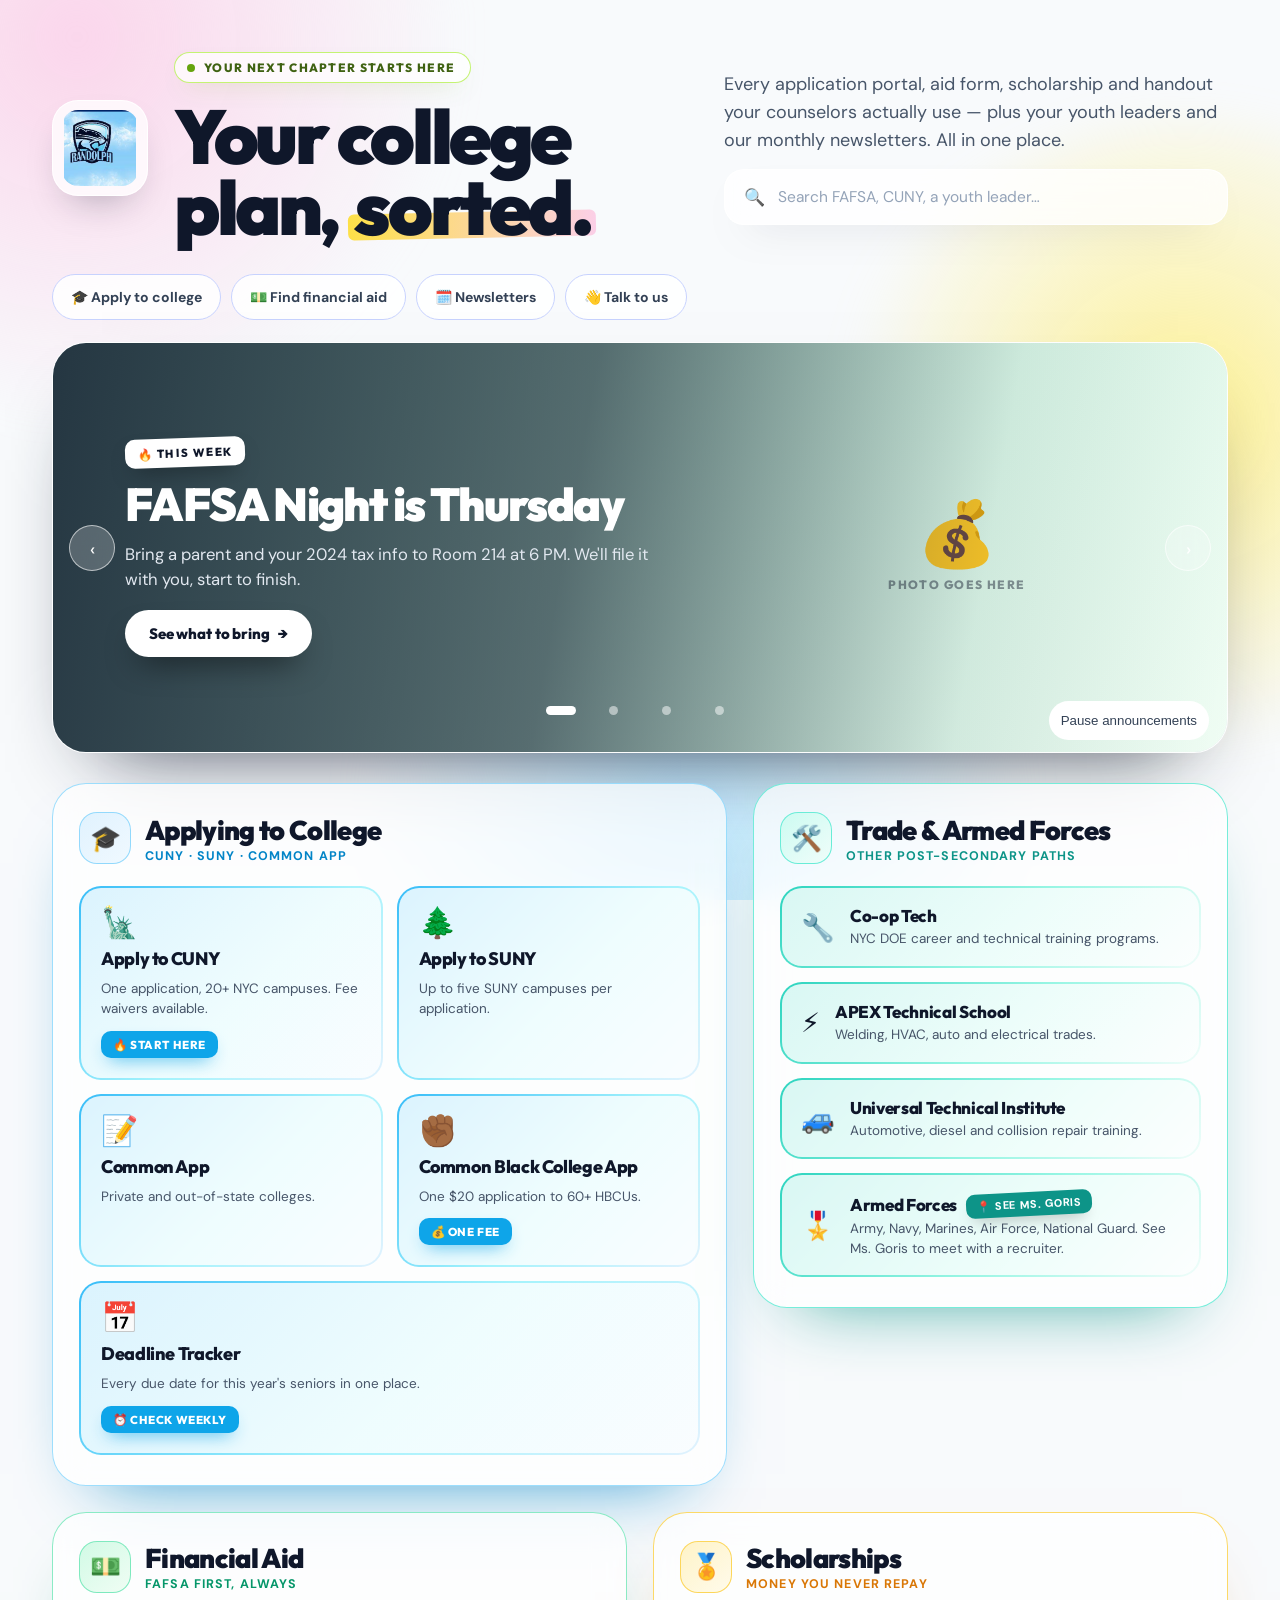
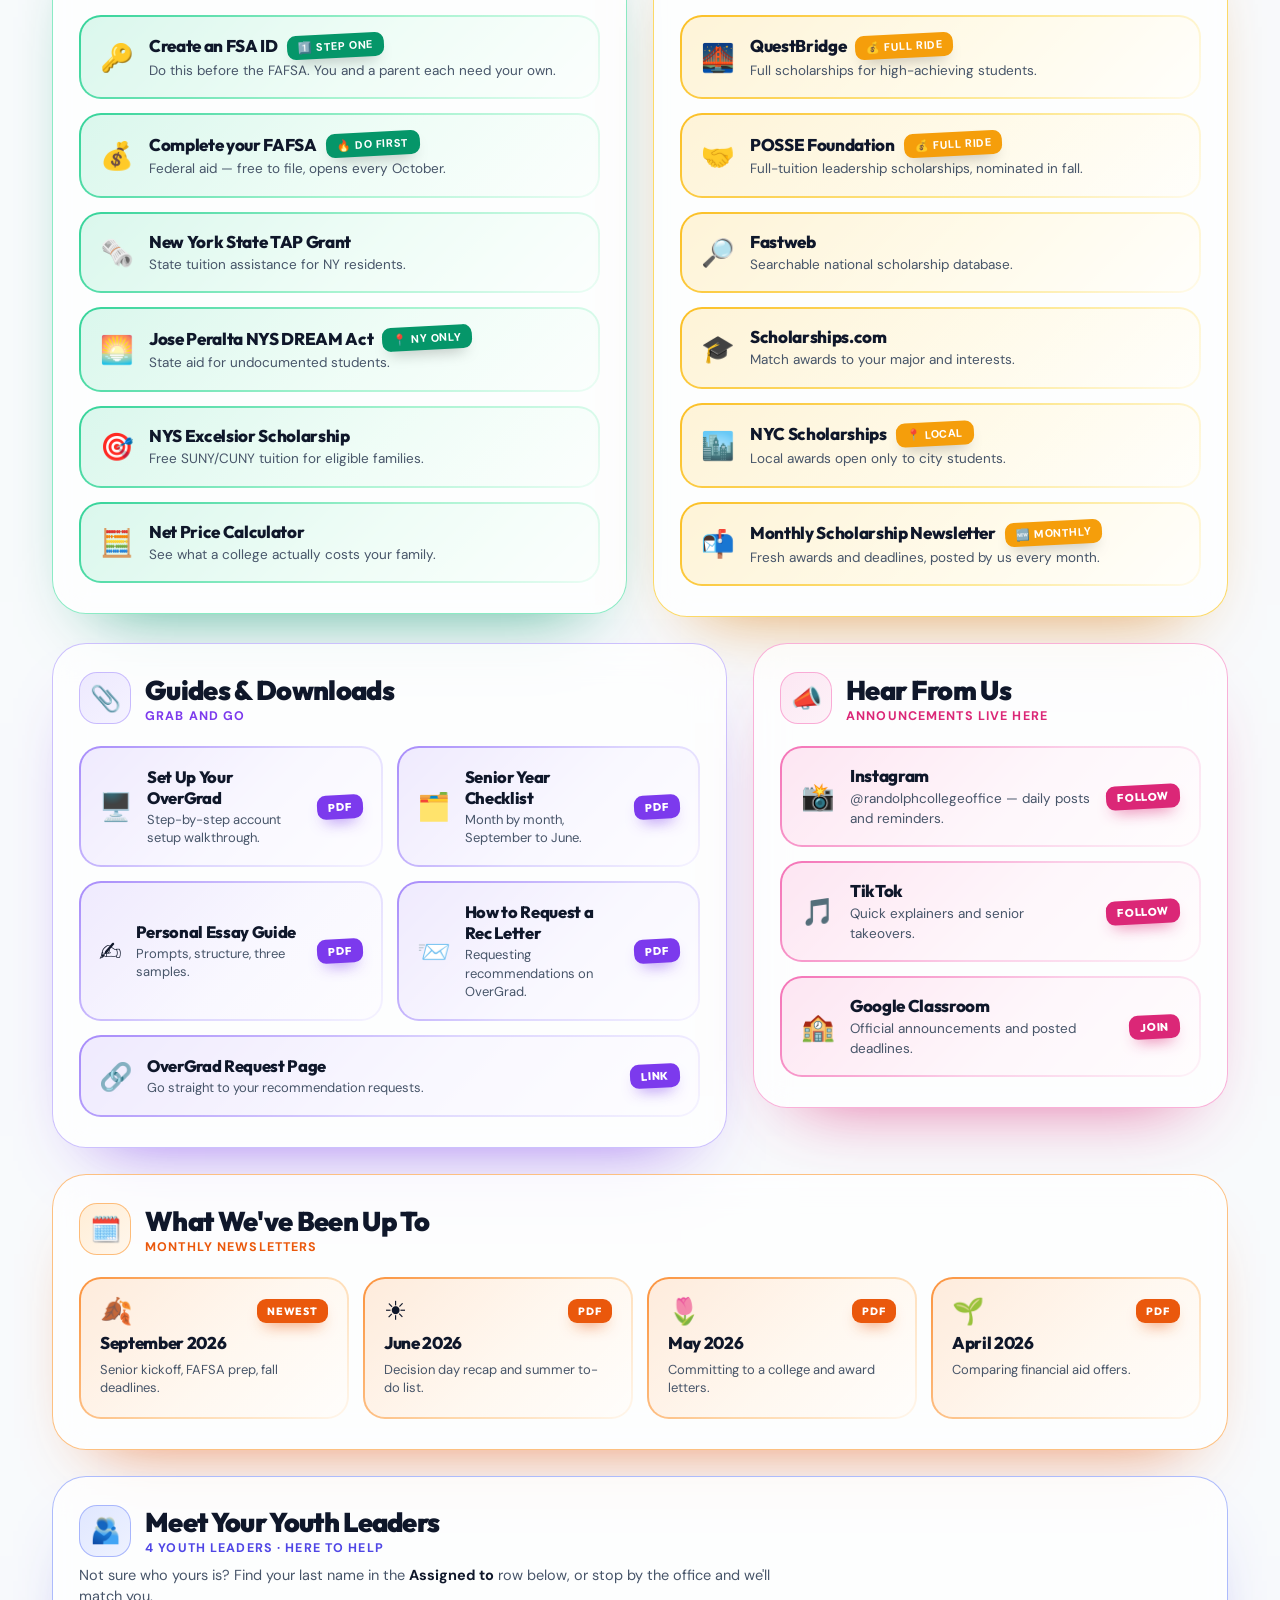
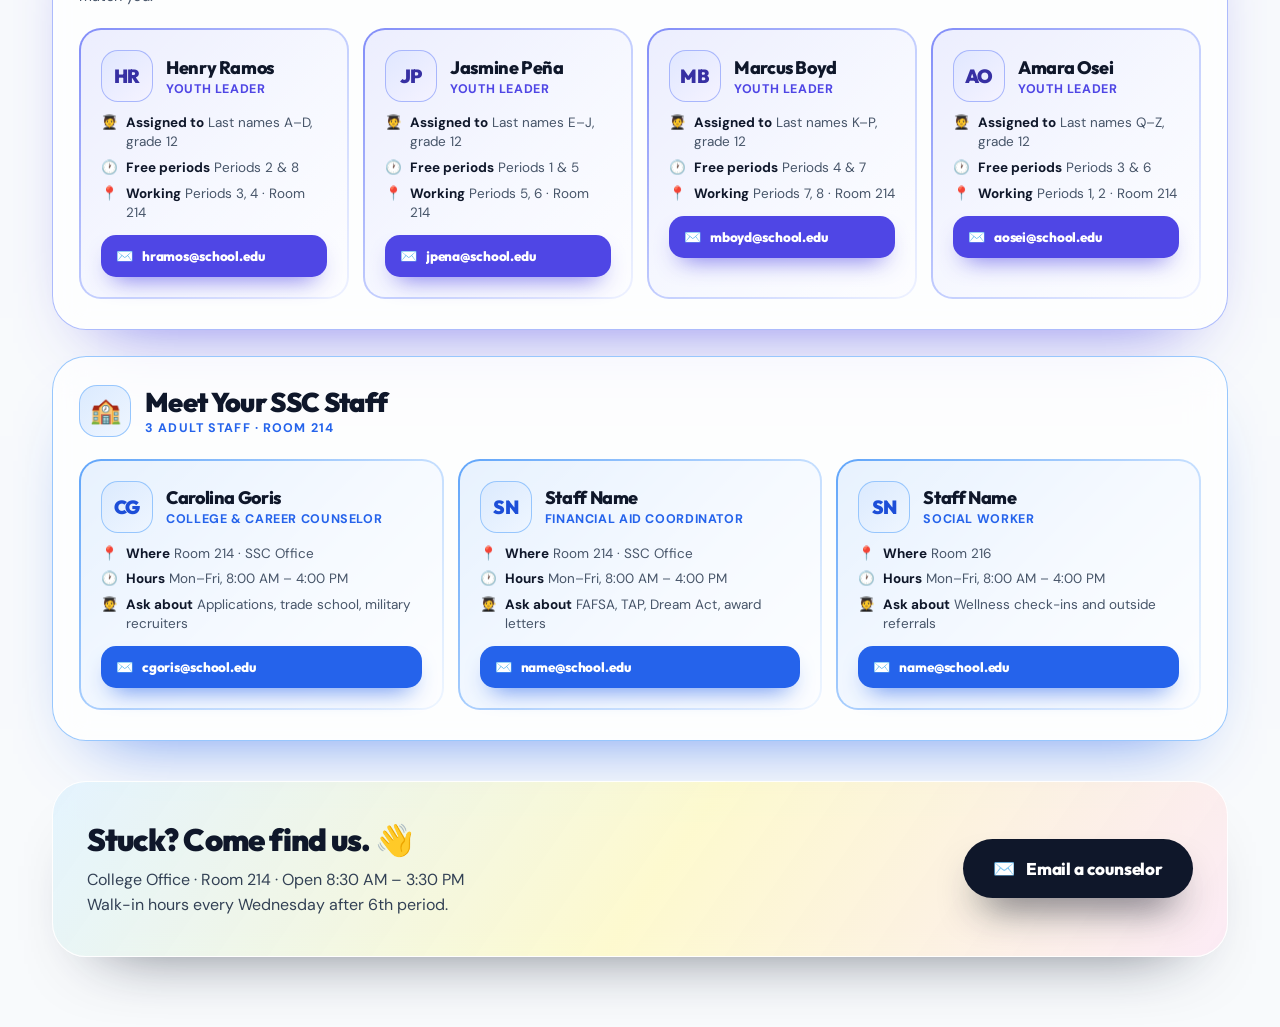
==== commit 99090bb3: "Make student hub easier to maintain with AI-assisted content editing" ====
--- a/SSC/index.html
+++ b/SSC/index.html
@@ -72,12 +72,41 @@
   .slide-btn:hover { background:rgba(255,255,255,.42) !important; }
   .slide-btn:active { transform:translateY(-50%) scale(.9) !important; }
 
-  .dot-btn { transition:width .35s ease, background .35s ease; }
+  .dot-btn { width:44px; height:44px; border:0; padding:0; background:transparent; cursor:pointer; display:grid; place-items:center; }
+  .dot-btn span { display:block; height:9px; border-radius:999px; transition:width .35s ease, background .35s ease; }
 
   .sticker { animation:stickerWiggle 5s ease-in-out infinite; }
 
   /* ── Search input focus ── */
   .search-wrap:focus-within { box-shadow:0 18px 40px -26px rgba(15,23,42,.7); }
+
+  :focus-visible { outline:3px solid #7c3aed; outline-offset:5px; }
+  [id] { scroll-margin-top:24px; }
+  .quick-nav { max-width:1240px; margin:0 auto; padding:12px 32px 0; display:flex; flex-wrap:wrap; gap:10px; }
+  .quick-nav a { padding:13px 18px; border-radius:999px; background:rgba(255,255,255,.85); border:1px solid #c7d2fe; color:#334155; font-weight:700; font-size:14px; }
+  .quick-nav a:hover { background:#ede9fe; }
+  #pause-carousel { position:absolute; right:18px; bottom:12px; z-index:21; border:0; border-radius:20px; background:white; color:#334155; padding:12px; cursor:pointer; }
+  .slide-copy { padding-left:72px !important; }
+  .slide-copy a { max-width:100%; }
+  @media(max-width:600px) {
+    header, main, footer, #announcements { padding-left:16px !important; padding-right:16px !important; }
+    header { padding-top:24px !important; }
+    header h1 { font-size:54px !important; }
+    header > div > div { min-width:0 !important; }
+    #update-label { white-space:normal !important; }
+    .quick-nav { padding-left:16px; padding-right:16px; }
+    .quick-nav a { font-size:12px; padding:12px; }
+    #bento > section { min-width:0 !important; width:100%; padding:22px 18px !important; }
+    #bento > section > div > a, #bento > section > div > div { min-width:0 !important; }
+    #slides-container { height:440px !important; }
+    .slide-copy { max-width:100% !important; padding:26px 24px 100px !important; }
+    .slide-btn { top:auto !important; bottom:9px; transform:none !important; }
+    #pause-carousel { bottom:20px; right:75px; font-size:11px; }
+    #dots-container { bottom:75px !important; }
+    footer > div { padding:26px 20px !important; }
+    footer > div > div { min-width:0 !important; }
+  }
+  @media(prefers-reduced-motion:reduce) { *, *::before, *::after { animation:none !important; transition:none !important; scroll-behavior:auto !important; } }
 </style>
 </head>
 <body>
@@ -100,26 +129,33 @@
       <div style="flex:1 1 320px;min-width:280px;">
         <div style="display:flex;align-items:center;gap:9px;padding:7px 15px 7px 12px;border-radius:999px;background:rgba(255,255,255,.72);backdrop-filter:blur(10px);border:1px solid rgba(190,242,100,.9);width:max-content;box-shadow:0 10px 24px -14px rgba(101,163,13,.7);">
           <span style="width:8px;height:8px;border-radius:999px;background:#65a30d;animation:dotPulse 1.9s ease-in-out infinite;display:inline-block;"></span>
-          <span style="font-family:'Outfit',sans-serif;font-size:12px;font-weight:800;letter-spacing:.11em;text-transform:uppercase;color:#3f6212;white-space:nowrap;">Updated today</span>
+          <span style="font-family:'Outfit',sans-serif;font-size:12px;font-weight:800;letter-spacing:.11em;text-transform:uppercase;color:#3f6212;white-space:nowrap;" id="update-label">Your next chapter starts here</span>
         </div>
         <h1 style="font-family:'Outfit',sans-serif;font-size:76px;line-height:.94;letter-spacing:-.045em;font-weight:900;margin:18px 0 0;color:#0f172a;text-wrap:balance;">
-          Your college<br>plan, <span style="position:relative;display:inline-block;padding:0 6px;"><span style="position:absolute;left:0;right:0;bottom:6px;height:26px;background:linear-gradient(96deg,#fde047 0%,#fbcfe8 100%);border-radius:6px;transform:rotate(-1.2deg);z-index:-1;"></span>sorted.</span>
+          <span id="headline-start">Your college</span><br><span id="headline-middle">plan, </span><span style="position:relative;display:inline-block;padding:0 6px;"><span style="position:absolute;left:0;right:0;bottom:6px;height:26px;background:linear-gradient(96deg,#fde047 0%,#fbcfe8 100%);border-radius:6px;transform:rotate(-1.2deg);z-index:-1;"></span><span id="headline-highlight">sorted.</span></span>
         </h1>
       </div>
       <div style="flex:1 1 300px;min-width:280px;display:flex;flex-direction:column;gap:14px;">
-        <p style="margin:0;font-size:18px;line-height:1.55;color:#475569;text-wrap:pretty;">Every application portal, aid form, scholarship and handout your counselors actually use — plus your youth leaders and our monthly newsletters. One page, always current.</p>
+        <p id="intro" style="margin:0;font-size:18px;line-height:1.55;color:#475569;text-wrap:pretty;">Every application portal, aid form, scholarship and handout your counselors actually use — plus your youth leaders and our monthly newsletters. One page, always current.</p>
         <div class="search-wrap" style="display:flex;align-items:center;gap:11px;padding:16px 19px;border-radius:20px;background:rgba(255,255,255,.78);backdrop-filter:blur(14px);border:1px solid rgba(255,255,255,.95);box-shadow:0 18px 40px -26px rgba(15,23,42,.55);transition:box-shadow .2s ease;">
           <span style="font-size:17px;">🔍</span>
-          <input id="search" type="text" placeholder="Search FAFSA, CUNY, a youth leader…" style="flex:1;min-width:0;background:transparent;border:0;outline:none;color:#0f172a;font-family:'DM Sans',sans-serif;font-size:15.5px;">
+          <input id="search" type="search" aria-label="Search resources, newsletters, and people" placeholder="Search FAFSA, CUNY, a youth leader…" style="flex:1;min-width:0;background:transparent;border:0;outline:none;color:#0f172a;font-family:'DM Sans',sans-serif;font-size:15.5px;">
         </div>
       </div>
     </div>
   </header>
 
+  <nav class="quick-nav" aria-label="Jump to a section">
+    <a href="#applying-to-college">🎓 Apply to college</a>
+    <a href="#financial-aid">💵 Find financial aid</a>
+    <a href="#newsletters">🗓️ Newsletters</a>
+    <a href="#contact">👋 Talk to us</a>
+  </nav>
   <!-- ══════════ ANNOUNCEMENT CAROUSEL ══════════ -->
-  <section style="max-width:1240px;margin:0 auto;padding:22px 32px 0;">
+  <section id="announcements" aria-label="Announcements" style="max-width:1240px;margin:0 auto;padding:22px 32px 0;">
     <div id="carousel-wrap" style="position:relative;border-radius:34px;overflow:hidden;border:1.5px solid rgba(255,255,255,.95);box-shadow:0 40px 80px -50px rgba(15,23,42,.9);background:#e2e8f0;">
       <div id="slides-container" style="position:relative;height:clamp(320px,32vw,420px);"></div>
+      <button id="pause-carousel" type="button" aria-pressed="false">Pause announcements</button>
       <div id="dots-container" style="position:absolute;bottom:20px;left:0;right:0;display:flex;justify-content:center;align-items:center;gap:9px;z-index:20;"></div>
     </div>
   </section>
@@ -128,14 +164,14 @@
   <main id="bento" style="max-width:1240px;margin:0 auto;padding:30px 32px 40px;display:flex;flex-wrap:wrap;gap:26px;align-items:flex-start;"></main>
 
   <!-- ══════════ FOOTER ══════════ -->
-  <footer style="max-width:1240px;margin:0 auto;padding:0 32px 70px;">
+  <footer id="contact" style="max-width:1240px;margin:0 auto;padding:0 32px 70px;">
     <div style="border-radius:34px;padding:38px 34px;background:linear-gradient(125deg,rgba(224,242,254,.85) 0%,rgba(254,249,195,.8) 52%,rgba(252,231,243,.85) 100%);backdrop-filter:blur(14px);border:1.5px solid rgba(255,255,255,.95);display:flex;gap:30px;flex-wrap:wrap;align-items:center;justify-content:space-between;box-shadow:0 34px 70px -50px rgba(15,23,42,.8);">
       <div style="min-width:260px;">
-        <h3 style="margin:0;font-family:'Outfit',sans-serif;font-size:31px;font-weight:900;letter-spacing:-.03em;color:#0f172a;">Stuck? Come find us. 👋</h3>
-        <p style="margin:9px 0 0;font-size:16px;line-height:1.55;color:#334155;">College Office · Room 214 · Open 8:30 AM – 3:30 PM<br>Walk-in hours every Wednesday after 6th period.</p>
+        <h3 id="contact-heading" style="margin:0;font-family:'Outfit',sans-serif;font-size:31px;font-weight:900;letter-spacing:-.03em;color:#0f172a;">Stuck? Come find us. 👋</h3>
+        <p id="office-details" style="margin:9px 0 0;font-size:16px;line-height:1.55;color:#334155;">College Office · Room 214 · Open 8:30 AM – 3:30 PM<br>Walk-in hours every Wednesday after 6th period.</p>
       </div>
-      <a href="mailto:collegeoffice@school.edu" class="btn-dark" style="display:flex;align-items:center;gap:11px;padding:18px 30px;border-radius:999px;background:#0f172a;color:#ffffff;font-family:'Outfit',sans-serif;font-size:17px;font-weight:800;letter-spacing:-.01em;box-shadow:0 22px 40px -18px rgba(15,23,42,.9);">
-        <span style="font-size:18px;">✉️</span>Email a counselor
+      <a id="office-email" href="mailto:collegeoffice@school.edu" class="btn-dark" style="display:flex;align-items:center;gap:11px;padding:18px 30px;border-radius:999px;background:#0f172a;color:#ffffff;font-family:'Outfit',sans-serif;font-size:17px;font-weight:800;letter-spacing:-.01em;box-shadow:0 22px 40px -18px rgba(15,23,42,.9);">
+        <span style="font-size:18px;">✉️</span><span id="contact-button">Email a counselor</span>
       </a>
     </div>
   </footer>
@@ -143,445 +179,7 @@
   </div>
 </div>
 
-<script>
-/* ═══════════════════════════════════════════════════════════════════
-   DATA — edit this section to customise links, slides & people
-   ═══════════════════════════════════════════════════════════════════ */
-
-const HUB_LINKS = {
-  applying: [
-    { emoji:"🗽", label:"Apply to CUNY",            sub:"One application, 20+ NYC campuses. Fee waivers available.",         url:"https://www.cuny.edu/admissions/undergraduate/apply/",                                                                                                                                   tag:"🔥 Start here" },
-    { emoji:"🌲", label:"Apply to SUNY",            sub:"Up to five SUNY campuses per application.",                          url:"https://www.suny.edu/attend/apply-to-suny/",                                                                                                                                              tag:"" },
-    { emoji:"📝", label:"Common App",               sub:"Private and out-of-state colleges.",                                  url:"https://www.commonapp.org/",                                                                                                                                                             tag:"" },
-    { emoji:"✊🏾",label:"Common Black College App", sub:"One $20 application to 60+ HBCUs.",                                  url:"https://commonblackcollegeapp.com/",                                                                                                                                                      tag:"💰 One fee" },
-    { emoji:"📅", label:"Deadline Tracker",         sub:"Every due date for this year's seniors in one place.",               url:"https://bigfuture.collegeboard.org/plan-for-college/college-application-process",                                                                                                         tag:"⏰ Check weekly" }
-  ],
-  pathways: [
-    { emoji:"🔧", label:"Co-op Tech",               sub:"NYC DOE career and technical training programs.",                    url:"https://www.coopnyc.org/",                                                                                                                                                               tag:"" },
-    { emoji:"⚡", label:"APEX Technical School",    sub:"Welding, HVAC, auto and electrical trades.",                         url:"https://www.apexschool.edu/",                                                                                                                                                            tag:"" },
-    { emoji:"🚙", label:"Universal Technical Institute", sub:"Automotive, diesel and collision repair training.",             url:"https://www.uti.edu/",                                                                                                                                                                   tag:"" },
-    { emoji:"🎖️",label:"Armed Forces",             sub:"Army, Navy, Marines, Air Force, National Guard. See Ms. Goris to meet with a recruiter.", url:"https://www.todaysmilitary.com/",                                                                                                                                tag:"📍 See Ms. Goris" }
-  ],
-  financialAid: [
-    { emoji:"🔑", label:"Create an FSA ID",         sub:"Do this before the FAFSA. You and a parent each need your own.",    url:"https://studentaid.gov/fsa-id/create-account/launch",                                                                                                                                    tag:"1️⃣ Step one" },
-    { emoji:"💰", label:"Complete your FAFSA",      sub:"Federal aid — free to file, opens every October.",                  url:"https://studentaid.gov/h/apply-for-aid/fafsa",                                                                                                                                           tag:"🔥 Do first" },
-    { emoji:"🗞️",label:"New York State TAP Grant", sub:"State tuition assistance for NY residents.",                         url:"https://www.hesc.ny.gov/pay-for-college/apply-for-financial-aid/nys-tap.html",                                                                                                           tag:"" },
-    { emoji:"🌅", label:"Jose Peralta NYS DREAM Act",sub:"State aid for undocumented students.",                              url:"https://www.hesc.ny.gov/dream/",                                                                                                                                                         tag:"📍 NY only" },
-    { emoji:"🎯", label:"NYS Excelsior Scholarship",sub:"Free SUNY/CUNY tuition for eligible families.",                      url:"https://www.hesc.ny.gov/pay-for-college/financial-aid/types-of-financial-aid/nys-grants-scholarships-awards/the-excelsior-scholarship.html",                                            tag:"" },
-    { emoji:"🧮", label:"Net Price Calculator",     sub:"See what a college actually costs your family.",                     url:"https://collegecost.ed.gov/net-price",                                                                                                                                                   tag:"" }
-  ],
-  scholarships: [
-    { emoji:"🌉", label:"QuestBridge",              sub:"Full scholarships for high-achieving students.",                     url:"https://www.questbridge.org/",                                                                                                                                                           tag:"💰 Full ride" },
-    { emoji:"🤝", label:"POSSE Foundation",         sub:"Full-tuition leadership scholarships, nominated in fall.",           url:"https://www.possefoundation.org/",                                                                                                                                                       tag:"💰 Full ride" },
-    { emoji:"🔎", label:"Fastweb",                  sub:"Searchable national scholarship database.",                           url:"https://www.fastweb.com/",                                                                                                                                                               tag:"" },
-    { emoji:"🎓", label:"Scholarships.com",         sub:"Match awards to your major and interests.",                          url:"https://www.scholarships.com/",                                                                                                                                                          tag:"" },
-    { emoji:"🏙️",label:"NYC Scholarships",         sub:"Local awards open only to city students.",                           url:"https://www.schools.nyc.gov/school-life/college-and-career/college-planning/paying-for-college",                                                                                        tag:"📍 Local" },
-    { emoji:"📬", label:"Monthly Scholarship Newsletter", sub:"Fresh awards and deadlines, posted by us every month.",        url:"#",                                                                                                                                                                                      tag:"🆕 Monthly" }
-  ],
-  guides: [
-    { emoji:"🖥️",label:"Set Up Your OverGrad",    sub:"Step-by-step account setup walkthrough.",                             url:"#",  tag:"PDF" },
-    { emoji:"🗂️",label:"Senior Year Checklist",   sub:"Month by month, September to June.",                                  url:"#",  tag:"PDF" },
-    { emoji:"✍️", label:"Personal Essay Guide",    sub:"Prompts, structure, three samples.",                                  url:"#",  tag:"PDF" },
-    { emoji:"📨", label:"How to Request a Rec Letter", sub:"Requesting recommendations on OverGrad.",                        url:"#",  tag:"PDF" },
-    { emoji:"🔗", label:"OverGrad Request Page",   sub:"Go straight to your recommendation requests.",                        url:"https://www.overgrad.com/", tag:"Link" }
-  ],
-  social: [
-    { emoji:"📸", label:"Instagram",               sub:"@randolphcollegeoffice — daily posts and reminders.",                 url:"#",  tag:"Follow" },
-    { emoji:"🎵", label:"TikTok",                  sub:"Quick explainers and senior takeovers.",                              url:"#",  tag:"Follow" },
-    { emoji:"🏫", label:"Google Classroom",        sub:"Official announcements and posted deadlines.",                        url:"#",  tag:"Join" }
-  ]
-};
-
-const NEWSLETTERS = [
-  { emoji:"🍂", label:"September 2026", sub:"Senior kickoff, FAFSA prep, fall deadlines.",  url:"#", tag:"Newest" },
-  { emoji:"☀️", label:"June 2026",      sub:"Decision day recap and summer to-do list.",     url:"#", tag:"PDF" },
-  { emoji:"🌷", label:"May 2026",       sub:"Committing to a college and award letters.",     url:"#", tag:"PDF" },
-  { emoji:"🌱", label:"April 2026",     sub:"Comparing financial aid offers.",                url:"#", tag:"PDF" }
-];
-
-const SLIDESHOW = [
-  { tag:"🔥 This week", headline:"FAFSA Night is Thursday",        sub:"Bring a parent and your 2024 tax info to Room 214 at 6 PM. We'll file it with you, start to finish.", cta:"See what to bring",           url:"#", image:"", emoji:"💰", theme:"mint"   },
-  { tag:"📣 Now open",  headline:"CUNY applications are live",     sub:"Fee waivers are available for every senior. Start the application and we'll review it with you before you submit.", cta:"Start your CUNY app", url:"https://www.cuny.edu/admissions/undergraduate/apply/", image:"", emoji:"🗽", theme:"sky" },
-  { tag:"🎉 Congrats",  headline:"12 seniors accepted early",      sub:"Our first early-action results are in. Come see the acceptance wall outside Room 214.",                cta:"Read the September newsletter", url:"#", image:"", emoji:"🎓", theme:"amber"  },
-  { tag:"🫂 Meet us",   headline:"Your youth leader is waiting",   sub:"Eighteen youth leaders, free periods posted below. Find yours and book a check-in this week.",        cta:"Find your youth leader",       url:"#", image:"", emoji:"🤝", theme:"violet" }
-];
-
-const YOUTH_LEADERS = [
-  { name:"Henry Ramos",  role:"Youth Leader", assigned:"Last names A–D, grade 12", free:"Periods 2 & 8", work:"Periods 3, 4 · Room 214", email:"hramos@school.edu" },
-  { name:"Jasmine Peña", role:"Youth Leader", assigned:"Last names E–J, grade 12", free:"Periods 1 & 5", work:"Periods 5, 6 · Room 214", email:"jpena@school.edu" },
-  { name:"Marcus Boyd",  role:"Youth Leader", assigned:"Last names K–P, grade 12", free:"Periods 4 & 7", work:"Periods 7, 8 · Room 214", email:"mboyd@school.edu" },
-  { name:"Amara Osei",   role:"Youth Leader", assigned:"Last names Q–Z, grade 12", free:"Periods 3 & 6", work:"Periods 1, 2 · Room 214", email:"aosei@school.edu" }
-];
-
-const SSC_STAFF = [
-  { name:"Carolina Goris", role:"College & Career Counselor",  room:"Room 214 · SSC Office", hours:"Mon–Fri, 8:00 AM – 4:00 PM", about:"Applications, trade school, military recruiters", email:"cgoris@school.edu" },
-  { name:"Staff Name",     role:"Financial Aid Coordinator",   room:"Room 214 · SSC Office", hours:"Mon–Fri, 8:00 AM – 4:00 PM", about:"FAFSA, TAP, Dream Act, award letters",            email:"name@school.edu" },
-  { name:"Staff Name",     role:"Social Worker",               room:"Room 216",               hours:"Mon–Fri, 8:00 AM – 4:00 PM", about:"Wellness check-ins and outside referrals",         email:"name@school.edu" }
-];
-
-/* ═══════════════════════════════════════════════════════════════════
-   RUNTIME — no need to edit below this line
-   ═══════════════════════════════════════════════════════════════════ */
-
-const SLIDE_THEMES = {
-  sky:    "linear-gradient(115deg,#bae6fd 0%,#e0f2fe 55%,#f0f9ff 100%)",
-  pink:   "linear-gradient(115deg,#fbcfe8 0%,#fce7f3 55%,#fdf2f8 100%)",
-  amber:  "linear-gradient(115deg,#fde68a 0%,#fef3c7 55%,#fffbeb 100%)",
-  mint:   "linear-gradient(115deg,#a7f3d0 0%,#d1fae5 55%,#f0fdf4 100%)",
-  violet: "linear-gradient(115deg,#ddd6fe 0%,#ede9fe 55%,#f5f3ff 100%)"
-};
-
-const h = (s) => s.replace(/&/g,'&amp;').replace(/</g,'&lt;').replace(/>/g,'&gt;').replace(/"/g,'&quot;');
-
-function initials(name) {
-  return name.split(/\s+/).filter(Boolean).slice(0,2).map(w=>w[0].toUpperCase()).join('');
-}
-
-let slideState = { current: 0, paused: false };
-let slideTimer = null;
-
-function goTo(i) {
-  const n = SLIDESHOW.length;
-  slideState.current = ((i % n) + n) % n;
-  renderSlides();
-}
-
-function startTimer() {
-  slideTimer = setInterval(() => {
-    if (!slideState.paused && SLIDESHOW.length > 1) {
-      goTo(slideState.current + 1);
-    }
-  }, 7000);
-}
-
-function renderSlides() {
-  const active = slideState.current;
-  const container = document.getElementById('slides-container');
-  const dotsEl = document.getElementById('dots-container');
-
-  container.innerHTML = SLIDESHOW.map((s, i) => {
-    const gradient = SLIDE_THEMES[s.theme] || SLIDE_THEMES.sky;
-    const imageCss = s.image ? `url("${h(s.image)}")` : 'none';
-    const placeholderPanel = !s.image ? `
-      <div style="position:absolute;top:0;right:0;bottom:0;width:46%;display:grid;place-items:center;">
-        <div style="display:flex;flex-direction:column;align-items:center;gap:10px;padding:24px;text-align:center;">
-          <span style="font-size:64px;line-height:1;">${s.emoji}</span>
-          <span style="font-family:'Outfit',sans-serif;font-size:12px;font-weight:800;letter-spacing:.12em;text-transform:uppercase;color:rgba(15,23,42,.45);">Photo goes here</span>
-        </div>
-      </div>` : '';
-    return `
-      <div style="position:absolute;inset:0;opacity:${i===active?1:0};z-index:${i===active?10:1};transition:opacity .8s ease;">
-        <div style="position:absolute;inset:0;background:${gradient};"></div>
-        <div role="img" aria-label="${h(s.headline)}" style="position:absolute;inset:0;background-image:${imageCss};background-size:cover;background-position:center;"></div>
-        ${placeholderPanel}
-        <div style="position:absolute;inset:0;background:linear-gradient(100deg,rgba(15,23,42,.86) 0%,rgba(15,23,42,.62) 44%,rgba(15,23,42,.08) 78%,rgba(15,23,42,0) 100%);"></div>
-        <div style="position:absolute;inset:0;display:flex;flex-direction:column;justify-content:center;gap:14px;padding:clamp(28px,4vw,52px);max-width:min(660px,72%);">
-          <span style="display:inline-block;width:max-content;font-family:'Outfit',sans-serif;font-size:11.5px;font-weight:800;letter-spacing:.12em;text-transform:uppercase;padding:7px 13px;border-radius:10px;background:#ffffff;color:#0f172a;box-shadow:0 10px 22px -10px rgba(0,0,0,.6);transform:rotate(-2deg);">${h(s.tag)}</span>
-          <h2 style="margin:0;font-family:'Outfit',sans-serif;font-size:clamp(30px,3.6vw,50px);line-height:1.02;letter-spacing:-.035em;font-weight:900;color:#ffffff;text-wrap:balance;">${h(s.headline)}</h2>
-          <p style="margin:0;font-size:clamp(15px,1.3vw,18px);line-height:1.5;color:#e2e8f0;max-width:52ch;text-wrap:pretty;">${h(s.sub)}</p>
-          <a href="${h(s.url)}" target="_blank" rel="noopener" class="btn-lift" style="display:flex;align-items:center;gap:9px;width:max-content;margin-top:4px;padding:14px 24px;border-radius:999px;background:#ffffff;color:#0f172a;font-family:'Outfit',sans-serif;font-size:15px;font-weight:800;letter-spacing:-.01em;box-shadow:0 16px 32px -14px rgba(0,0,0,.7);">${h(s.cta)}<span style="font-size:15px;">→</span></a>
-        </div>
-      </div>`;
-  }).join('');
-
-  // Prev / Next buttons (inserted once; reuse if already there)
-  if (!container.querySelector('.slide-nav-prev')) {
-    const prev = document.createElement('button');
-    prev.className = 'slide-btn slide-nav-prev';
-    prev.setAttribute('aria-label','Previous announcement');
-    prev.style.cssText = 'position:absolute;left:16px;top:50%;transform:translateY(-50%);width:46px;height:46px;border-radius:999px;border:1px solid rgba(255,255,255,.6);background:rgba(255,255,255,.22);backdrop-filter:blur(10px);color:#ffffff;font-size:19px;font-family:Outfit,sans-serif;cursor:pointer;display:grid;place-items:center;z-index:20;';
-    prev.innerHTML = '‹';
-    prev.onclick = () => goTo(slideState.current - 1);
-    container.appendChild(prev);
-
-    const next = document.createElement('button');
-    next.className = 'slide-btn slide-nav-next';
-    next.setAttribute('aria-label','Next announcement');
-    next.style.cssText = 'position:absolute;right:16px;top:50%;transform:translateY(-50%);width:46px;height:46px;border-radius:999px;border:1px solid rgba(255,255,255,.6);background:rgba(255,255,255,.22);backdrop-filter:blur(10px);color:#ffffff;font-size:19px;font-family:Outfit,sans-serif;cursor:pointer;display:grid;place-items:center;z-index:20;';
-    next.innerHTML = '›';
-    next.onclick = () => goTo(slideState.current + 1);
-    container.appendChild(next);
-  }
-
-  // Dots
-  dotsEl.innerHTML = SLIDESHOW.map((s, i) => `
-    <button class="dot-btn" aria-label="Show announcement ${i+1}" data-i="${i}"
-      style="width:${i===active?'30px':'9px'};height:9px;border-radius:999px;border:0;padding:0;cursor:pointer;background:${i===active?'#ffffff':'rgba(255,255,255,.5)'};"></button>
-  `).join('');
-  dotsEl.querySelectorAll('.dot-btn').forEach(btn => {
-    btn.addEventListener('click', () => goTo(+btn.dataset.i));
-  });
-}
-
-/* ── Filtering ── */
-function prep(rows, q) {
-  return rows.filter(r => !q || (r.label+' '+r.sub+' '+(r.tag||'')).toLowerCase().includes(q));
-}
-function filterPeople(rows, q) {
-  return rows.filter(r => !q || Object.values(r).join(' ').toLowerCase().includes(q));
-}
-
-/* ── HTML builders ── */
-function cardApply(l) {
-  return `<a href="${h(l.url)}" target="_blank" rel="noopener" class="card-lift card-sky"
-    style="flex:1 1 235px;min-width:0;display:flex;flex-direction:column;gap:9px;padding:20px;border-radius:22px;border:2px solid transparent;
-      background:linear-gradient(rgba(255,255,255,.82),rgba(255,255,255,.82)) padding-box,linear-gradient(135deg,#38bdf8 0%,#a5f3fc 55%,#e0f2fe 100%) border-box;
-      backdrop-filter:blur(12px);color:#0f172a;">
-    <span style="font-size:30px;line-height:1;">${l.emoji}</span>
-    <span style="font-family:'Outfit',sans-serif;font-size:18px;font-weight:800;letter-spacing:-.02em;">${h(l.label)}</span>
-    <span style="font-size:13.5px;line-height:1.45;color:#475569;">${h(l.sub)}</span>
-    ${l.tag ? `<span class="sticker" style="display:inline-block;white-space:nowrap;margin-top:3px;width:max-content;font-family:'Outfit',sans-serif;font-size:11.5px;font-weight:800;letter-spacing:.05em;text-transform:uppercase;padding:6px 12px;border-radius:10px;background:#0ea5e9;color:#ffffff;box-shadow:0 8px 18px -8px rgba(14,165,233,.9);">${h(l.tag)}</span>` : ''}
-  </a>`;
-}
-
-function rowLink(l, border, hoverBg, tagBg) {
-  return `<a href="${h(l.url)}" target="_blank" rel="noopener" class="card-lift ${border}"
-    style="display:flex;align-items:center;gap:15px;padding:17px 19px;border-radius:22px;border:2px solid transparent;
-      background:${hoverBg};backdrop-filter:blur(12px);color:#0f172a;">
-    <span style="font-size:27px;line-height:1;flex:none;">${l.emoji}</span>
-    <span style="display:flex;flex-direction:column;gap:3px;min-width:0;">
-      <span style="display:flex;align-items:center;gap:9px;flex-wrap:wrap;">
-        <span style="font-family:'Outfit',sans-serif;font-size:17px;font-weight:800;letter-spacing:-.02em;">${h(l.label)}</span>
-        ${l.tag ? `<span style="display:inline-block;font-size:11px;font-weight:800;letter-spacing:.05em;text-transform:uppercase;padding:5px 11px;border-radius:9px;background:${tagBg};color:#ffffff;white-space:nowrap;box-shadow:0 8px 16px -8px rgba(0,0,0,.4);transform:rotate(-3deg);">${h(l.tag)}</span>` : ''}
-      </span>
-      <span style="font-size:13.5px;line-height:1.45;color:#475569;">${h(l.sub)}</span>
-    </span>
-  </a>`;
-}
-
-function cardGuide(l) {
-  return `<a href="${h(l.url)}" target="_blank" rel="noopener" class="card-lift card-violet"
-    style="flex:1 1 235px;min-width:0;display:flex;align-items:center;gap:14px;padding:18px;border-radius:22px;border:2px solid transparent;
-      background:linear-gradient(rgba(255,255,255,.82),rgba(255,255,255,.82)) padding-box,linear-gradient(135deg,#a78bfa 0%,#ddd6fe 55%,#f5f3ff 100%) border-box;
-      backdrop-filter:blur(12px);color:#0f172a;">
-    <span style="font-size:27px;line-height:1;flex:none;">${l.emoji}</span>
-    <span style="display:flex;flex-direction:column;gap:3px;min-width:0;">
-      <span style="font-family:'Outfit',sans-serif;font-size:16.5px;font-weight:800;letter-spacing:-.02em;">${h(l.label)}</span>
-      <span style="font-size:13px;line-height:1.4;color:#475569;">${h(l.sub)}</span>
-    </span>
-    <span style="display:inline-block;margin-left:auto;font-family:'Outfit',sans-serif;font-size:11px;font-weight:800;letter-spacing:.06em;text-transform:uppercase;padding:5px 11px;border-radius:9px;background:#7c3aed;color:#ffffff;white-space:nowrap;flex:none;transform:rotate(-3deg);box-shadow:0 8px 16px -8px rgba(124,58,237,.9);">${h(l.tag)}</span>
-  </a>`;
-}
-
-function rowSocial(l) {
-  const tag = l.tag ? `<span style="display:inline-block;margin-left:auto;font-family:'Outfit',sans-serif;font-size:11px;font-weight:800;letter-spacing:.06em;text-transform:uppercase;padding:5px 11px;border-radius:9px;background:#db2777;color:#ffffff;white-space:nowrap;flex:none;transform:rotate(-3deg);box-shadow:0 8px 16px -8px rgba(219,39,119,.9);">${h(l.tag)}</span>` : '';
-  return `<a href="${h(l.url)}" target="_blank" rel="noopener" class="card-lift card-pink"
-    style="display:flex;align-items:center;gap:15px;padding:17px 19px;border-radius:22px;border:2px solid transparent;
-      background:linear-gradient(rgba(255,255,255,.82),rgba(255,255,255,.82)) padding-box,linear-gradient(135deg,#f472b6 0%,#fbcfe8 55%,#fdf2f8 100%) border-box;
-      backdrop-filter:blur(12px);color:#0f172a;">
-    <span style="font-size:27px;line-height:1;flex:none;">${l.emoji}</span>
-    <span style="display:flex;flex-direction:column;gap:3px;min-width:0;">
-      <span style="font-family:'Outfit',sans-serif;font-size:17px;font-weight:800;letter-spacing:-.02em;">${h(l.label)}</span>
-      <span style="font-size:13.5px;line-height:1.45;color:#475569;">${h(l.sub)}</span>
-    </span>
-    ${tag}
-  </a>`;
-}
-
-function cardNewsletter(n) {
-  return `<a href="${h(n.url)}" target="_blank" rel="noopener" class="card-lift card-orange"
-    style="flex:1 1 210px;min-width:0;display:flex;flex-direction:column;gap:8px;padding:19px;border-radius:22px;border:2px solid transparent;
-      background:linear-gradient(rgba(255,255,255,.82),rgba(255,255,255,.82)) padding-box,linear-gradient(135deg,#fb923c 0%,#fed7aa 55%,#fff7ed 100%) border-box;
-      backdrop-filter:blur(12px);color:#0f172a;">
-    <span style="display:flex;align-items:center;justify-content:space-between;gap:10px;">
-      <span style="font-size:26px;line-height:1;">${n.emoji}</span>
-      <span style="display:inline-block;font-family:'Outfit',sans-serif;font-size:10.5px;font-weight:800;letter-spacing:.08em;text-transform:uppercase;padding:5px 10px;border-radius:9px;background:#ea580c;color:#ffffff;white-space:nowrap;box-shadow:0 8px 16px -8px rgba(234,88,12,.9);">${h(n.tag)}</span>
-    </span>
-    <span style="font-family:'Outfit',sans-serif;font-size:17px;font-weight:800;letter-spacing:-.02em;">${h(n.label)}</span>
-    <span style="font-size:13px;line-height:1.4;color:#475569;">${h(n.sub)}</span>
-  </a>`;
-}
-
-function cardYouthLeader(p) {
-  const ini = initials(p.name);
-  return `<div class="card-lift card-indigo"
-    style="flex:1 1 250px;min-width:0;display:flex;flex-direction:column;gap:12px;padding:20px;border-radius:22px;border:2px solid transparent;
-      background:linear-gradient(rgba(255,255,255,.85),rgba(255,255,255,.85)) padding-box,linear-gradient(135deg,#818cf8 0%,#c7d2fe 55%,#eef2ff 100%) border-box;
-      backdrop-filter:blur(12px);">
-    <div style="display:flex;align-items:center;gap:13px;">
-      <span style="width:52px;height:52px;border-radius:17px;display:grid;place-items:center;font-family:'Outfit',sans-serif;font-size:19px;font-weight:900;letter-spacing:-.02em;color:#3730a3;background:linear-gradient(140deg,#e0e7ff,#f5f3ff);border:1px solid rgba(165,180,252,.95);flex:none;">${ini}</span>
-      <span style="display:flex;flex-direction:column;gap:2px;min-width:0;">
-        <span style="font-family:'Outfit',sans-serif;font-size:18px;font-weight:800;letter-spacing:-.02em;color:#0f172a;">${h(p.name)}</span>
-        <span style="font-size:12.5px;font-weight:700;color:#4f46e5;letter-spacing:.05em;text-transform:uppercase;">${h(p.role)}</span>
-      </span>
-    </div>
-    <div style="display:flex;flex-direction:column;gap:7px;">
-      <span style="display:flex;gap:8px;font-size:13.5px;line-height:1.4;color:#475569;"><span style="flex:none;">🧑‍🎓</span><span style="min-width:0;"><strong style="font-weight:700;color:#0f172a;">Assigned to</strong> ${h(p.assigned)}</span></span>
-      <span style="display:flex;gap:8px;font-size:13.5px;line-height:1.4;color:#475569;"><span style="flex:none;">🕐</span><span style="min-width:0;"><strong style="font-weight:700;color:#0f172a;">Free periods</strong> ${h(p.free)}</span></span>
-      <span style="display:flex;gap:8px;font-size:13.5px;line-height:1.4;color:#475569;"><span style="flex:none;">📍</span><span style="min-width:0;"><strong style="font-weight:700;color:#0f172a;">Working</strong> ${h(p.work)}</span></span>
-    </div>
-    <a href="mailto:${h(p.email)}" class="btn-lift-sm btn-indigo" style="display:flex;align-items:center;gap:9px;padding:12px 15px;border-radius:15px;color:#ffffff;font-family:'Outfit',sans-serif;font-size:13.5px;font-weight:800;letter-spacing:-.01em;box-shadow:0 12px 24px -12px rgba(79,70,229,.9);overflow:hidden;">
-      <span style="font-size:14px;flex:none;">✉️</span><span style="overflow:hidden;text-overflow:ellipsis;white-space:nowrap;">${h(p.email)}</span>
-    </a>
-  </div>`;
-}
-
-function cardStaff(p) {
-  const ini = initials(p.name);
-  return `<div class="card-lift card-blue"
-    style="flex:1 1 300px;min-width:0;display:flex;flex-direction:column;gap:12px;padding:20px;border-radius:22px;border:2px solid transparent;
-      background:linear-gradient(rgba(255,255,255,.85),rgba(255,255,255,.85)) padding-box,linear-gradient(135deg,#60a5fa 0%,#bfdbfe 55%,#eff6ff 100%) border-box;
-      backdrop-filter:blur(12px);">
-    <div style="display:flex;align-items:center;gap:13px;">
-      <span style="width:52px;height:52px;border-radius:17px;display:grid;place-items:center;font-family:'Outfit',sans-serif;font-size:19px;font-weight:900;letter-spacing:-.02em;color:#1d4ed8;background:linear-gradient(140deg,#dbeafe,#eff6ff);border:1px solid rgba(147,197,253,.95);flex:none;">${ini}</span>
-      <span style="display:flex;flex-direction:column;gap:2px;min-width:0;">
-        <span style="font-family:'Outfit',sans-serif;font-size:18px;font-weight:800;letter-spacing:-.02em;color:#0f172a;">${h(p.name)}</span>
-        <span style="font-size:12.5px;font-weight:700;color:#2563eb;letter-spacing:.05em;text-transform:uppercase;">${h(p.role)}</span>
-      </span>
-    </div>
-    <div style="display:flex;flex-direction:column;gap:7px;">
-      <span style="display:flex;gap:8px;font-size:13.5px;line-height:1.4;color:#475569;"><span style="flex:none;">📍</span><span style="min-width:0;"><strong style="font-weight:700;color:#0f172a;">Where</strong> ${h(p.room)}</span></span>
-      <span style="display:flex;gap:8px;font-size:13.5px;line-height:1.4;color:#475569;"><span style="flex:none;">🕐</span><span style="min-width:0;"><strong style="font-weight:700;color:#0f172a;">Hours</strong> ${h(p.hours)}</span></span>
-      <span style="display:flex;gap:8px;font-size:13.5px;line-height:1.4;color:#475569;"><span style="flex:none;">🧑‍🎓</span><span style="min-width:0;"><strong style="font-weight:700;color:#0f172a;">Ask about</strong> ${h(p.about)}</span></span>
-    </div>
-    <a href="mailto:${h(p.email)}" class="btn-lift-sm btn-blue" style="display:flex;align-items:center;gap:9px;padding:12px 15px;border-radius:15px;color:#ffffff;font-family:'Outfit',sans-serif;font-size:13.5px;font-weight:800;letter-spacing:-.01em;box-shadow:0 12px 24px -12px rgba(37,99,235,.9);overflow:hidden;">
-      <span style="font-size:14px;flex:none;">✉️</span><span style="overflow:hidden;text-overflow:ellipsis;white-space:nowrap;">${h(p.email)}</span>
-    </a>
-  </div>`;
-}
-
-function section(icon, iconBg, iconBorder, title, subtitle, subtitleColor, sectionBorder, sectionShadow, flex, content) {
-  return `<section style="flex:${flex};min-width:300px;border-radius:34px;padding:28px 26px 30px;background:rgba(255,255,255,.7);backdrop-filter:blur(16px);border:1.5px solid ${sectionBorder};box-shadow:${sectionShadow};">
-    <div style="display:flex;align-items:center;gap:14px;margin-bottom:22px;">
-      <span style="width:52px;height:52px;border-radius:18px;display:grid;place-items:center;font-size:25px;background:${iconBg};border:1px solid ${iconBorder};flex:none;">${icon}</span>
-      <div style="min-width:0;">
-        <h2 style="margin:0;font-family:'Outfit',sans-serif;font-size:27px;font-weight:900;letter-spacing:-.025em;color:#0f172a;">${title}</h2>
-        <p style="margin:1px 0 0;font-size:12.5px;font-weight:700;color:${subtitleColor};letter-spacing:.09em;text-transform:uppercase;">${subtitle}</p>
-      </div>
-    </div>
-    ${content}
-  </section>`;
-}
-
-/* ── Main render ── */
-function render() {
-  const q = document.getElementById('search').value.trim().toLowerCase();
-  const apply  = prep(HUB_LINKS.applying, q);
-  const path   = prep(HUB_LINKS.pathways, q);
-  const aid    = prep(HUB_LINKS.financialAid, q);
-  const money  = prep(HUB_LINKS.scholarships, q);
-  const guides = prep(HUB_LINKS.guides, q);
-  const social = prep(HUB_LINKS.social, q);
-  const news   = prep(NEWSLETTERS, q);
-  const yls    = filterPeople(YOUTH_LEADERS, q);
-  const staff  = filterPeople(SSC_STAFF, q);
-  const total  = apply.length+path.length+aid.length+money.length+guides.length+social.length+news.length+yls.length+staff.length;
-
-  let html = '';
-
-  if (apply.length) html += section(
-    '🎓','linear-gradient(140deg,#e0f2fe,#f0f9ff)','rgba(125,211,252,.8)',
-    'Applying to College','CUNY · SUNY · Common App','#0284c7',
-    'rgba(125,211,252,.75)','0 34px 70px -46px rgba(2,132,199,.95)',
-    '1 1 560px',
-    `<div style="display:flex;flex-wrap:wrap;gap:14px;">${apply.map(cardApply).join('')}</div>`
-  );
-
-  if (path.length) html += section(
-    '🛠️','linear-gradient(140deg,#ccfbf1,#f0fdfa)','rgba(94,234,212,.9)',
-    'Trade &amp; Armed Forces','Other post-secondary paths','#0d9488',
-    'rgba(94,234,212,.85)','0 34px 70px -46px rgba(13,148,136,.9)',
-    '1 1 360px',
-    `<div style="display:flex;flex-direction:column;gap:14px;">${path.map(l=>rowLink(l,'card-teal','linear-gradient(rgba(255,255,255,.82),rgba(255,255,255,.82)) padding-box,linear-gradient(135deg,#2dd4bf 0%,#99f6e4 55%,#f0fdfa 100%) border-box','#0d9488')).join('')}</div>`
-  );
-
-  if (aid.length) html += section(
-    '💵','linear-gradient(140deg,#d1fae5,#f0fdf4)','rgba(110,231,183,.85)',
-    'Financial Aid','FAFSA first, always','#059669',
-    'rgba(110,231,183,.8)','0 34px 70px -46px rgba(5,150,105,.9)',
-    '1 1 360px',
-    `<div style="display:flex;flex-direction:column;gap:14px;">${aid.map(l=>rowLink(l,'card-green','linear-gradient(rgba(255,255,255,.82),rgba(255,255,255,.82)) padding-box,linear-gradient(135deg,#34d399 0%,#a7f3d0 55%,#ecfdf5 100%) border-box','#059669')).join('')}</div>`
-  );
-
-  if (money.length) html += section(
-    '🏅','linear-gradient(140deg,#fef3c7,#fffbeb)','rgba(252,211,77,.9)',
-    'Scholarships','Money you never repay','#d97706',
-    'rgba(252,211,77,.85)','0 34px 70px -46px rgba(217,119,6,.85)',
-    '1 1 360px',
-    `<div style="display:flex;flex-direction:column;gap:14px;">${money.map(l=>rowLink(l,'card-amber','linear-gradient(rgba(255,255,255,.82),rgba(255,255,255,.82)) padding-box,linear-gradient(135deg,#fbbf24 0%,#fde68a 55%,#fffbeb 100%) border-box','#f59e0b')).join('')}</div>`
-  );
-
-  if (guides.length) html += section(
-    '📎','linear-gradient(140deg,#ede9fe,#f5f3ff)','rgba(196,181,253,.9)',
-    'Guides &amp; Downloads','Grab and go','#7c3aed',
-    'rgba(196,181,253,.85)','0 34px 70px -46px rgba(124,58,237,.85)',
-    '1 1 560px',
-    `<div style="display:flex;flex-wrap:wrap;gap:14px;">${guides.map(cardGuide).join('')}</div>`
-  );
-
-  if (social.length) html += section(
-    '📣','linear-gradient(140deg,#fce7f3,#fdf2f8)','rgba(249,168,212,.95)',
-    'Hear From Us','Announcements live here','#db2777',
-    'rgba(249,168,212,.9)','0 34px 70px -46px rgba(219,39,119,.85)',
-    '1 1 360px',
-    `<div style="display:flex;flex-direction:column;gap:14px;">${social.map(rowSocial).join('')}</div>`
-  );
-
-  if (news.length) html += section(
-    '🗓️','linear-gradient(140deg,#ffedd5,#fff7ed)','rgba(253,186,116,.95)',
-    'What We\'ve Been Up To','Monthly newsletters','#ea580c',
-    'rgba(253,186,116,.9)','0 34px 70px -46px rgba(234,88,12,.85)',
-    '1 1 100%',
-    `<div style="display:flex;flex-wrap:wrap;gap:14px;">${news.map(cardNewsletter).join('')}</div>`
-  );
-
-  if (yls.length) {
-    html += `<section style="flex:1 1 100%;border-radius:34px;padding:28px 26px 30px;background:rgba(255,255,255,.7);backdrop-filter:blur(16px);border:1.5px solid rgba(165,180,252,.9);box-shadow:0 34px 70px -46px rgba(79,70,229,.85);">
-      <div style="display:flex;align-items:flex-start;gap:14px;margin-bottom:8px;flex-wrap:wrap;">
-        <span style="width:52px;height:52px;border-radius:18px;display:grid;place-items:center;font-size:25px;background:linear-gradient(140deg,#e0e7ff,#eef2ff);border:1px solid rgba(165,180,252,.95);flex:none;">🫂</span>
-        <div style="min-width:0;flex:1 1 260px;">
-          <h2 style="margin:0;font-family:'Outfit',sans-serif;font-size:27px;font-weight:900;letter-spacing:-.025em;color:#0f172a;">Meet Your Youth Leaders</h2>
-          <p style="margin:1px 0 0;font-size:12.5px;font-weight:700;color:#4f46e5;letter-spacing:.09em;text-transform:uppercase;">${YOUTH_LEADERS.length} youth leaders · here to help</p>
-        </div>
-      </div>
-      <p style="margin:0 0 20px;font-size:14.5px;line-height:1.5;color:#475569;max-width:70ch;">Not sure who yours is? Find your last name in the <strong style="font-weight:700;color:#0f172a;">Assigned to</strong> row below, or stop by the office and we'll match you.</p>
-      <div style="display:flex;flex-wrap:wrap;gap:14px;">${yls.map(cardYouthLeader).join('')}</div>
-    </section>`;
-  }
-
-  if (staff.length) {
-    html += `<section style="flex:1 1 100%;border-radius:34px;padding:28px 26px 30px;background:rgba(255,255,255,.7);backdrop-filter:blur(16px);border:1.5px solid rgba(147,197,253,.95);box-shadow:0 34px 70px -46px rgba(37,99,235,.85);">
-      <div style="display:flex;align-items:center;gap:14px;margin-bottom:22px;flex-wrap:wrap;">
-        <span style="width:52px;height:52px;border-radius:18px;display:grid;place-items:center;font-size:25px;background:linear-gradient(140deg,#dbeafe,#eff6ff);border:1px solid rgba(147,197,253,.95);flex:none;">🏫</span>
-        <div style="min-width:0;">
-          <h2 style="margin:0;font-family:'Outfit',sans-serif;font-size:27px;font-weight:900;letter-spacing:-.025em;color:#0f172a;">Meet Your SSC Staff</h2>
-          <p style="margin:1px 0 0;font-size:12.5px;font-weight:700;color:#2563eb;letter-spacing:.09em;text-transform:uppercase;">${SSC_STAFF.length} adult staff · Room 214</p>
-        </div>
-      </div>
-      <div style="display:flex;flex-wrap:wrap;gap:14px;">${staff.map(cardStaff).join('')}</div>
-    </section>`;
-  }
-
-  if (total === 0) {
-    html = `<div style="flex:1 1 100%;padding:60px 30px;border-radius:34px;border:2px dashed rgba(148,163,184,.6);background:rgba(255,255,255,.65);backdrop-filter:blur(12px);text-align:center;">
-      <div style="font-size:38px;">🌤️</div>
-      <p style="margin:14px 0 0;font-family:'Outfit',sans-serif;font-size:23px;font-weight:900;letter-spacing:-.02em;color:#0f172a;">Nothing matched "${h(document.getElementById('search').value)}"</p>
-      <p style="margin:7px 0 0;font-size:15.5px;color:#475569;">Try "FAFSA", "SUNY", or stop by the College Office in Room 214.</p>
-    </div>`;
-  }
-
-  document.getElementById('bento').innerHTML = html;
-}
-
-/* ── Boot ── */
-document.addEventListener('DOMContentLoaded', () => {
-  // Logo (embedded data URI, falls back gracefully if missing)
-  const LOGO_SRC = 'logo.png'; // place logo.png next to this file, or replace with a data URI
-  document.getElementById('logo').src = LOGO_SRC;
-
-  // Carousel
-  renderSlides();
-  const wrap = document.getElementById('carousel-wrap');
-  wrap.addEventListener('mouseenter', () => { slideState.paused = true; });
-  wrap.addEventListener('mouseleave', () => { slideState.paused = false; });
-  startTimer();
-
-  // Search
-  document.getElementById('search').addEventListener('input', render);
-
-  // Initial bento render
-  render();
-});
-</script>
+<script src="data.js"></script>
+<script src="app.js"></script>
 </body>
 </html>
